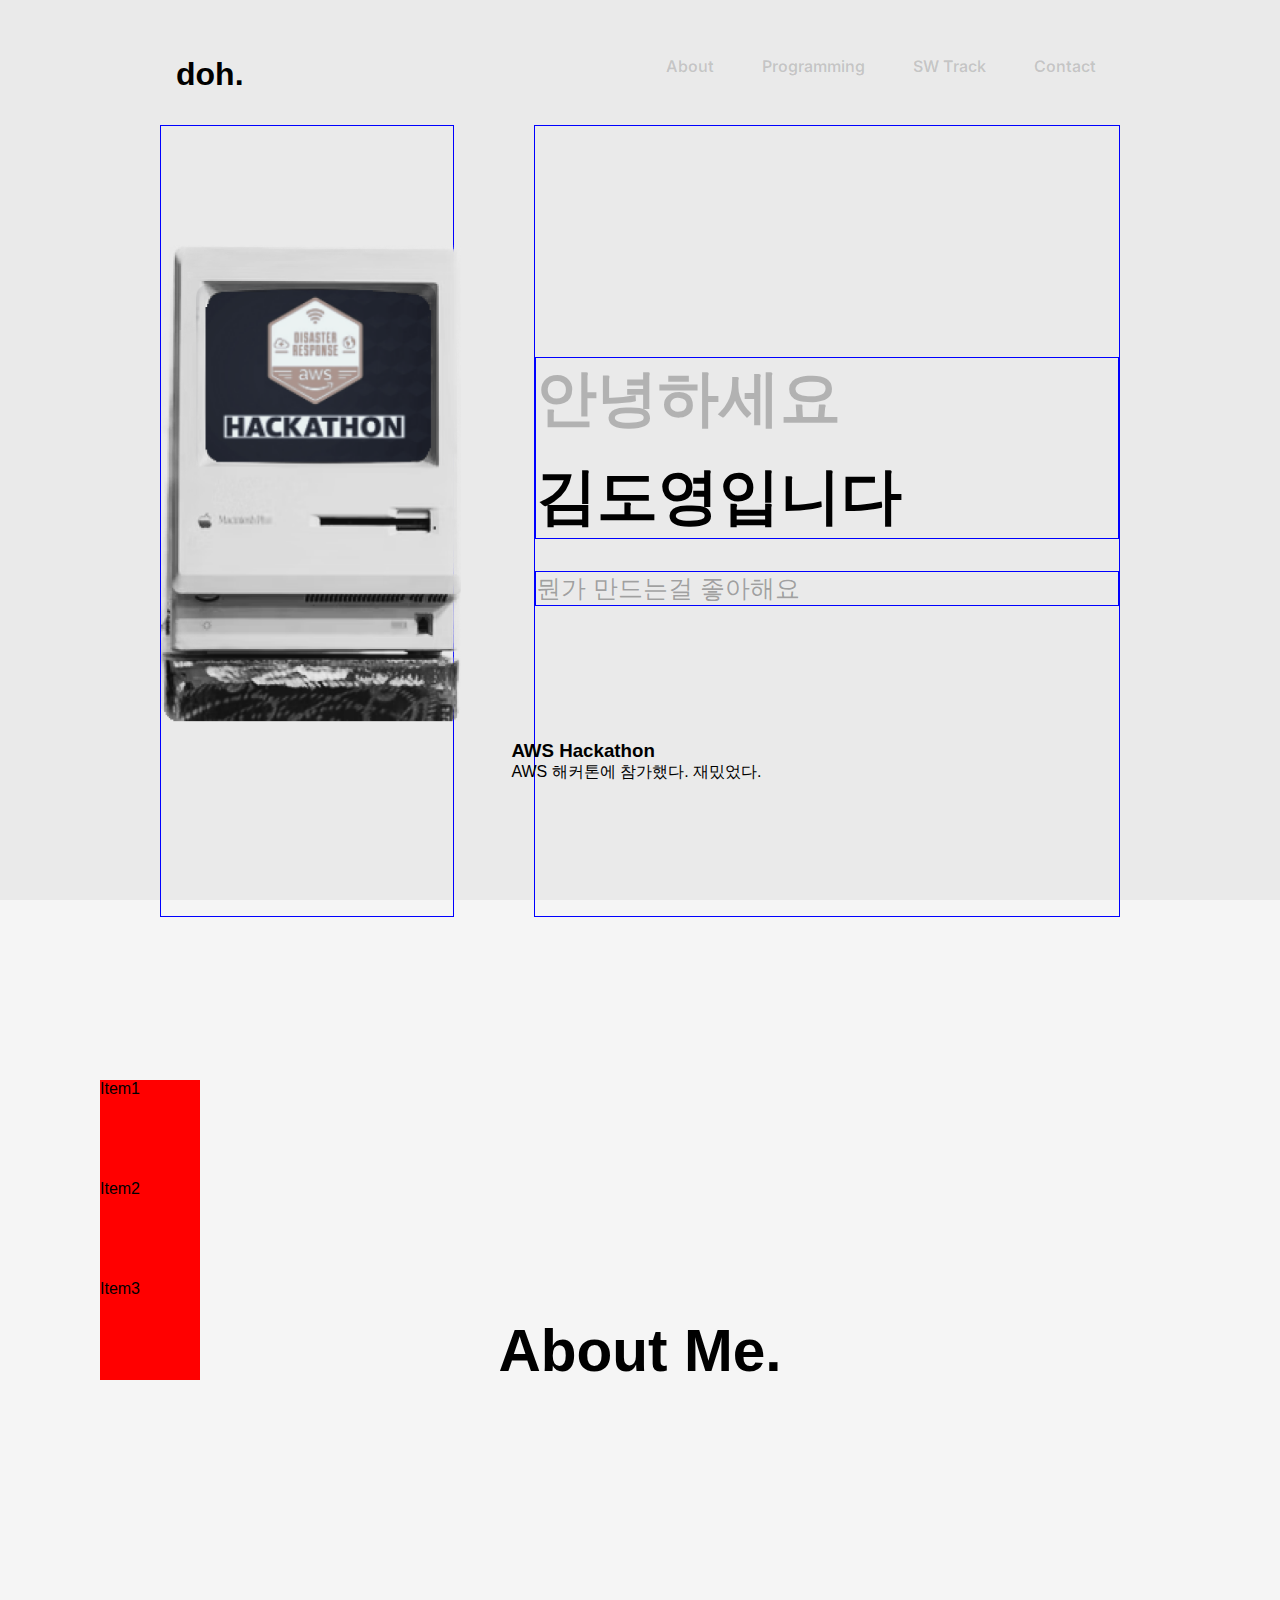
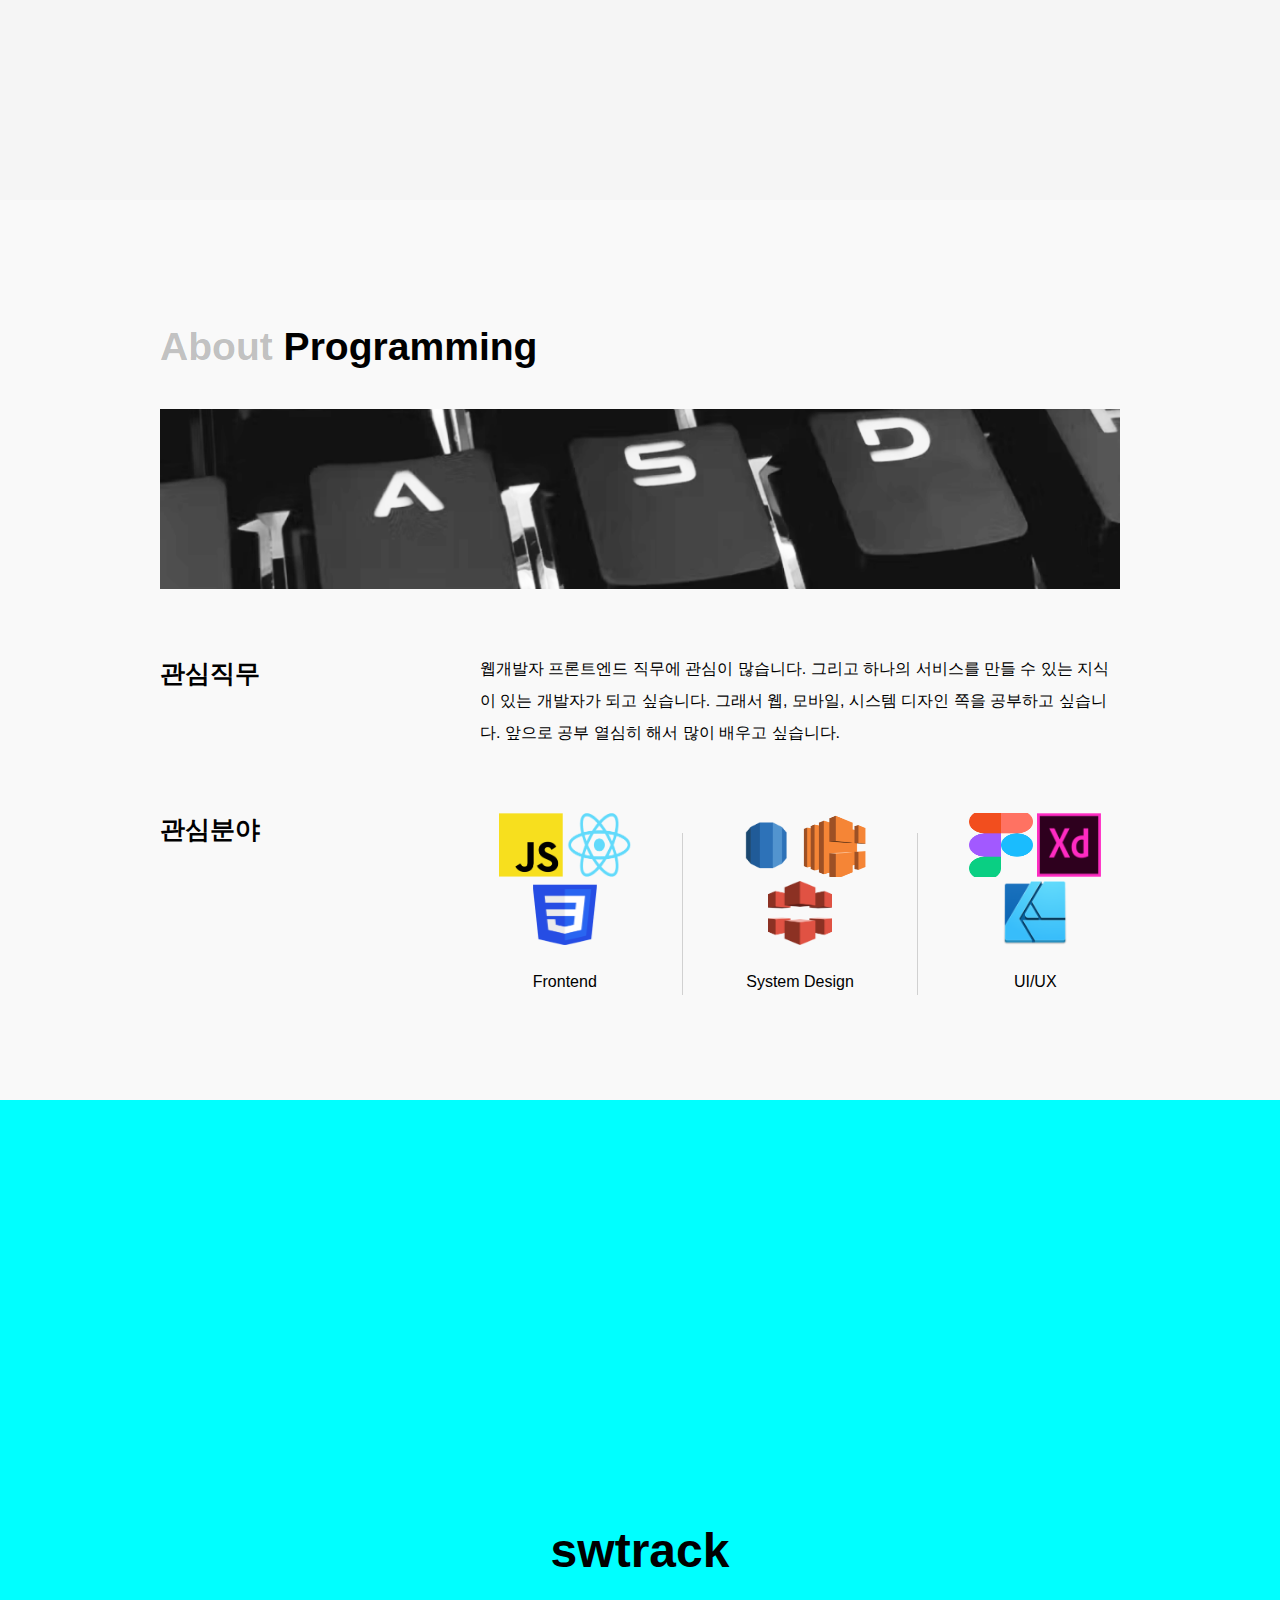
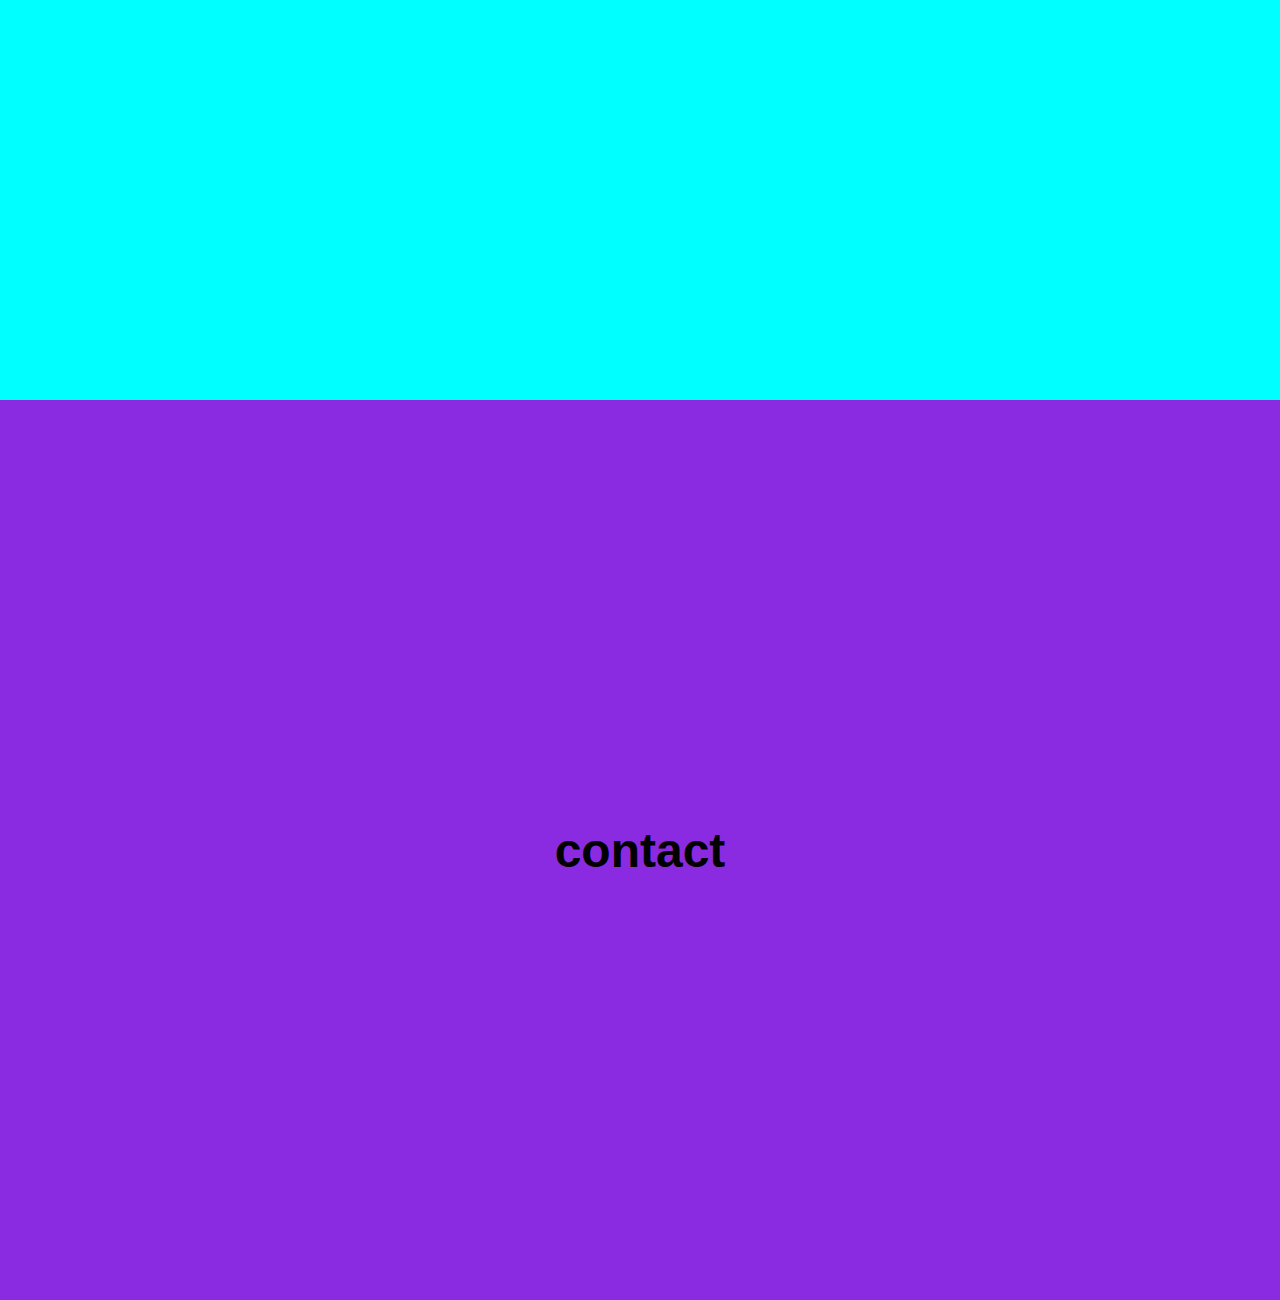
==== index.html @ 1ec25fea "Add a programming section" ====
<!DOCTYPE html>
<html lang="ko">
	<head>
		<meta charset="UTF-8" />
		<meta http-equiv="X-UA-Compatible" content="IE=edge" />
		<meta name="viewport" content="width=device-width, initial-scale=1.0" />
		<title>김도영</title>
		<link rel="stylesheet" href="style.css" />
		<link rel="preconnect" href="https://fonts.googleapis.com" />
		<link rel="preconnect" href="https://fonts.gstatic.com" crossorigin />
		<link href="https://fonts.googleapis.com/css2?family=Inter:wght@400;500;600;700&display=swap" rel="stylesheet" />
	</head>
	<body>
		<section class="Hero SiteSection">
			<header class="SiteHeader SiteContainer">
				<h1 class="SiteHeader__logo">doh.</h1>
				<nav class="SiteHeaderNav">
					<ul class="SiteHeaderNav__list">
						<li class="SiteHeaderNavItem"><a href="#about">About</a></li>
						<li class="SiteHeaderNavItem"><a href="#programming">Programming</a></li>
						<li class="SiteHeaderNavItem"><a href="#swTrack">SW Track</a></li>
						<li class="SiteHeaderNavItem"><a href="#contact">Contact</a></li>
					</ul>
				</nav>
			</header>
			<div class="HeroContent SiteContainer">
				<div class="HeroImageSection test-border">
					<div class="HeroImageMonitor">
						<img class="HeroImageMonitor__frame" src="img/monitor_blank.png" alt="monitor" />
						<img class="HeroImageMonitor__content" src="img/monitor_content.png" alt="monitor content" />
						<div class="HeroImageMonitorText">
							<h3>AWS Hackathon</h3>
							<p>AWS 해커톤에 참가했다. 재밌었다.</p>
						</div>
					</div>
				</div>
				<div class="HeroTextSection test-border">
					<h2 class="HeroText__headline test-border">
						<p class="HeroText__hi">안녕하세요</p>
						<p class="HeroText__name">김도영입니다</p>
					</h2>
					<p class="HeroText__description test-border">뭔가 만드는걸 좋아해요</p>
				</div>
			</div>
		</section>
		<section class="About SiteSection">
			<div class="AboutHeader"><h2>About Me.</h2></div>
			<div class="AboutContent">
				<ul class="AboutContent__list">
					<li class="AboutContentListItem">Item1</li>
					<li class="AboutContentListItem">Item2</li>
					<li class="AboutContentListItem">Item3</li>
				</ul>
			</div>
		</section>
		<div></div>
		<section class="Programming SiteSection">
			<div class="SiteContainer">
				<h2 class="ProgrammingHeader"><span class="ProgrammingHeader__about">About</span> Programming</h2>
				<img class="ProgrammingImage" src="img/keyboard.png" alt="keyboard" />
				<div class="SiteLayoutA">
					<h3 class="SiteLayoutA__item1">관심직무</h3>
					<div class="SiteLayoutA__item2 SiteLayoutA__item--text">
						웹개발자 프론트엔드 직무에 관심이 많습니다. 그리고 하나의 서비스를 만들 수 있는 지식이 있는 개발자가 되고 싶습니다. 그래서 웹, 모바일, 시스템 디자인 쪽을 공부하고
						싶습니다. 앞으로 공부 열심히 해서 많이 배우고 싶습니다.
					</div>
				</div>
				<div class="SiteLayoutA">
					<h3 class="SiteLayoutA__item1">관심분야</h3>
					<div class="SiteLayoutA__item2 ProgrammingInterest">
						<div class="ProgrammingInterestItem">
							<div class="ProgrammingInterestItem__images">
								<img class="ProgrammingInterestItem__image" src="img/icon/js.png" alt="js" />
								<img class="ProgrammingInterestItem__image" src="img/icon/react.png" alt="react" />
								<img class="ProgrammingInterestItem__image" src="img/icon/css.png" alt="css" />
							</div>
							<h4 class="ProgrammingInterestItem__label">Frontend</h4>
						</div>
						<div class="ProgrammingInterest__divider"></div>
						<div class="ProgrammingInterestItem">
							<div class="ProgrammingInterestItem__images">
								<img class="ProgrammingInterestItem__image" src="img/icon/rds.png" alt="rds" />
								<img class="ProgrammingInterestItem__image" src="img/icon/elb.png" alt="elb" />
								<img class="ProgrammingInterestItem__image" src="img/icon/cloudfront.png" alt="cloudfront" />
							</div>
							<h4 class="ProgrammingInterestItem__label">System Design</h4>
						</div>
						<div class="ProgrammingInterest__divider"></div>
						<div class="ProgrammingInterestItem">
							<div class="ProgrammingInterestItem__images">
								<img class="ProgrammingInterestItem__image" src="img/icon/figma.png" alt="figma" />
								<img class="ProgrammingInterestItem__image" src="img/icon/xd.png" alt="xd" />
								<img class="ProgrammingInterestItem__image" src="img/icon/affinity.png" alt="affinity" />
							</div>
							<h4 class="ProgrammingInterestItem__label">UI/UX</h4>
						</div>
						<div></div>
						<div></div>
					</div>
				</div>
			</div>
		</section>
		<section class="swtrack SiteSection temp">swtrack</section>
		<section class="contact SiteSection temp">contact</section>
		<footer></footer>
		<script src="script.js"></script>
	</body>
</html>
---- style.css ----
:root {
    --color-black-100: rgba(0, 0, 0, 0.16);
    --color-black-200: rgba(0, 0, 0, 0.24);
    --color-black-300: rgba(0, 0, 0, 0.32);
    --color-black-400: rgba(0, 0, 0, 0.72);
    --color-black-500: black;

    --font-size-s: 1rem;
    --font-size-m: 1.563rem;
    --font-size-l: 2.441rem;
    --font-size-xl: 3.815rem;

}

@font-face {
    font-family: 'Gmarket Sans';
    font-style: normal;
    font-weight: 700;
    src: local('Gmarket Sans Bold'), local('GmarketSans-Bold'),
        url('http://script.ebay.co.kr/fonts/GmarketSansBold.woff2') format('woff2'),
        /* Chrome 26+, Opera 23+, Firefox 39+ */
        url('http://script.ebay.co.kr/fonts/GmarketSansBold.woff') format('woff');
    /* Chrome 6+, Firefox 3.6+, IE 9+, Safari 5.1+ */
}

@font-face {
    font-family: 'Gmarket Sans';
    font-style: normal;
    font-weight: 500;
    src: local('Gmarket Sans Medium'), local('GmarketSans-Medium'),
        url('http://script.ebay.co.kr/fonts/GmarketSansMedium.woff2') format('woff2'),
        /* Chrome 26+, Opera 23+, Firefox 39+ */
        url('http://script.ebay.co.kr/fonts/GmarketSansMedium.woff') format('woff');
    /* Chrome 6+, Firefox 3.6+, IE 9+, Safari 5.1+ */
}

@font-face {
    font-family: 'Gmarket Sans';
    font-style: normal;
    font-weight: 300;
    src: local('Gmarket Sans Light'), local('GmarketSans-Light'),
        url('http://script.ebay.co.kr/fonts/GmarketSansLight.woff2') format('woff2'),
        /* Chrome 26+, Opera 23+, Firefox 39+ */
        url('http://script.ebay.co.kr/fonts/GmarketSansLight.woff') format('woff');
    /* Chrome 6+, Firefox 3.6+, IE 9+, Safari 5.1+ */
}

* {
    margin: 0;
    padding: 0;
    font-family: 'Gmarket Sans', sans-serif;
    scroll-snap-type: y mandatory;
}

.test-border {
    border: 1px solid blue;
}

ul {
    list-style-type: none;
}

a {
    text-decoration: none;
    color: black;
}

.SiteContainer {
    width: 960px;
    margin: 0 auto;
}

.SiteHeader {
    display: flex;
    justify-content: space-between;
    padding-top: 24px;
}


.SiteHeader__logo {
    padding: 32px 16px;

}

.SiteHeaderNav__list {
    display: flex;
}

.SiteHeaderNavItem {
    padding: 32px 24px;

}

.SiteHeaderNavItem>a {
    font-family: 'Inter', sans-serif;
    font-weight: 600;
    color: var(--color-black-100);
    font-size: 16px;
}

.SiteSection {
    height: 100vh;
    scroll-snap-align: start;
}



.Hero {
    background: #EAEAEA;
}

.HeroContent {
    display: flex;
    justify-content: space-between;
    height: calc(100vh - 110px);
}

.HeroImageSection {
    flex: 1;
    height: 100%;
}

.HeroImageMonitor {
    position: relative;
    height: 100%;
}

.HeroImageMonitor__frame {
    width: 300px;
    z-index: 2;
    position: absolute;
    top: 15%;
}

.HeroImageMonitor__content {
    position: absolute;
    width: 240px;
    z-index: 1;
    top: 20%;
    left: 12%;
}

.HeroImageMonitorText {
    position: absolute;
    width: 300px;
    height: 50px;
    bottom: 16%;
    left: 120%;
}

.HeroTextSection {
    flex: 2;
    margin-left: 80px;
    height: 100%;
    display: flex;
    flex-direction: column;
    justify-content: center;

}

.HeroText__headline {
    font-size: var(--font-size-xl);
}

.HeroText__hi {
    color: var(--color-black-200);
    margin-bottom: 16px;
}

.HeroText__description {
    margin-top: 32px;
    font-size: var(--font-size-m);
    color: var(--color-black-300);
    margin-bottom: 80px;
}


/* About Section */
.About {
    background-color: #F5F5F5;
}

.AboutHeader {
    display: flex;
    align-items: center;
    justify-content: center;
    height: 100%;
    font-size: var(--font-size-l);
}

.AboutContent {
    position: relative;
    height: 100%;
    top: -100vh;
}

.AboutContent__list {
    height: 100%;
}

.AboutContentListItem {
    position: relative;
    top: 20%;
    left: 100px;
    width: 100px;
    height: 100px;
    background-color: red;
}



.Programming {
    background-color: #F9F9F9;
    height: 100vh;
    display: flex;
    align-items: center;
}


.ProgrammingHeader {
    padding: 40px 0 40px 0;
    font-size: var(--font-size-l);

}

.SiteLayoutA {
    display: flex;
    margin-top: 64px;
}

.SiteLayoutA__item1 {
    flex: 3;
    font-weight: 600;
    font-size: var(--font-size-m);

}

.SiteLayoutA__item2 {
    flex: 6;

}

.SiteLayoutA__item--text {
    font-size: var(--font-size-s);
    line-height: calc(var(--font-size-s) * 2);
    /*adjust line-height difference */
    margin-top: -4px;
}

.ProgrammingHeader__about {
    color: var(--color-black-200);
}

.ProgrammingImage {
    width: 100%;
    height: 180px;
    object-fit: cover;


}

.ProgrammingInterest {
    display: flex;
    align-items: center;
}

.ProgrammingInterestItem {
    display: flex;
    flex-direction: column;
    align-items: center;
}

.ProgrammingInterest__divider {
    width: 2px;
    height: 80%;
    background-color: var(--color-black-100);
    margin: 0 32px;
}

.ProgrammingInterestItem__images {
    margin: 0 auto;
    text-align: center;
    ;
}

.ProgrammingInterestItem__image {
    width: 64px;
    height: 64px;

}

.ProgrammingInterestItem__label {

    margin: 24px 0;
    font-weight: 400;
    color: var(--color-black-500);
}

.swtrack {
    background-color: aqua;
}

.contact {
    background-color: blueviolet;
}

.temp {
    display: flex;
    align-items: center;
    justify-content: center;
    font-weight: bold;
    font-size: 48px;
}
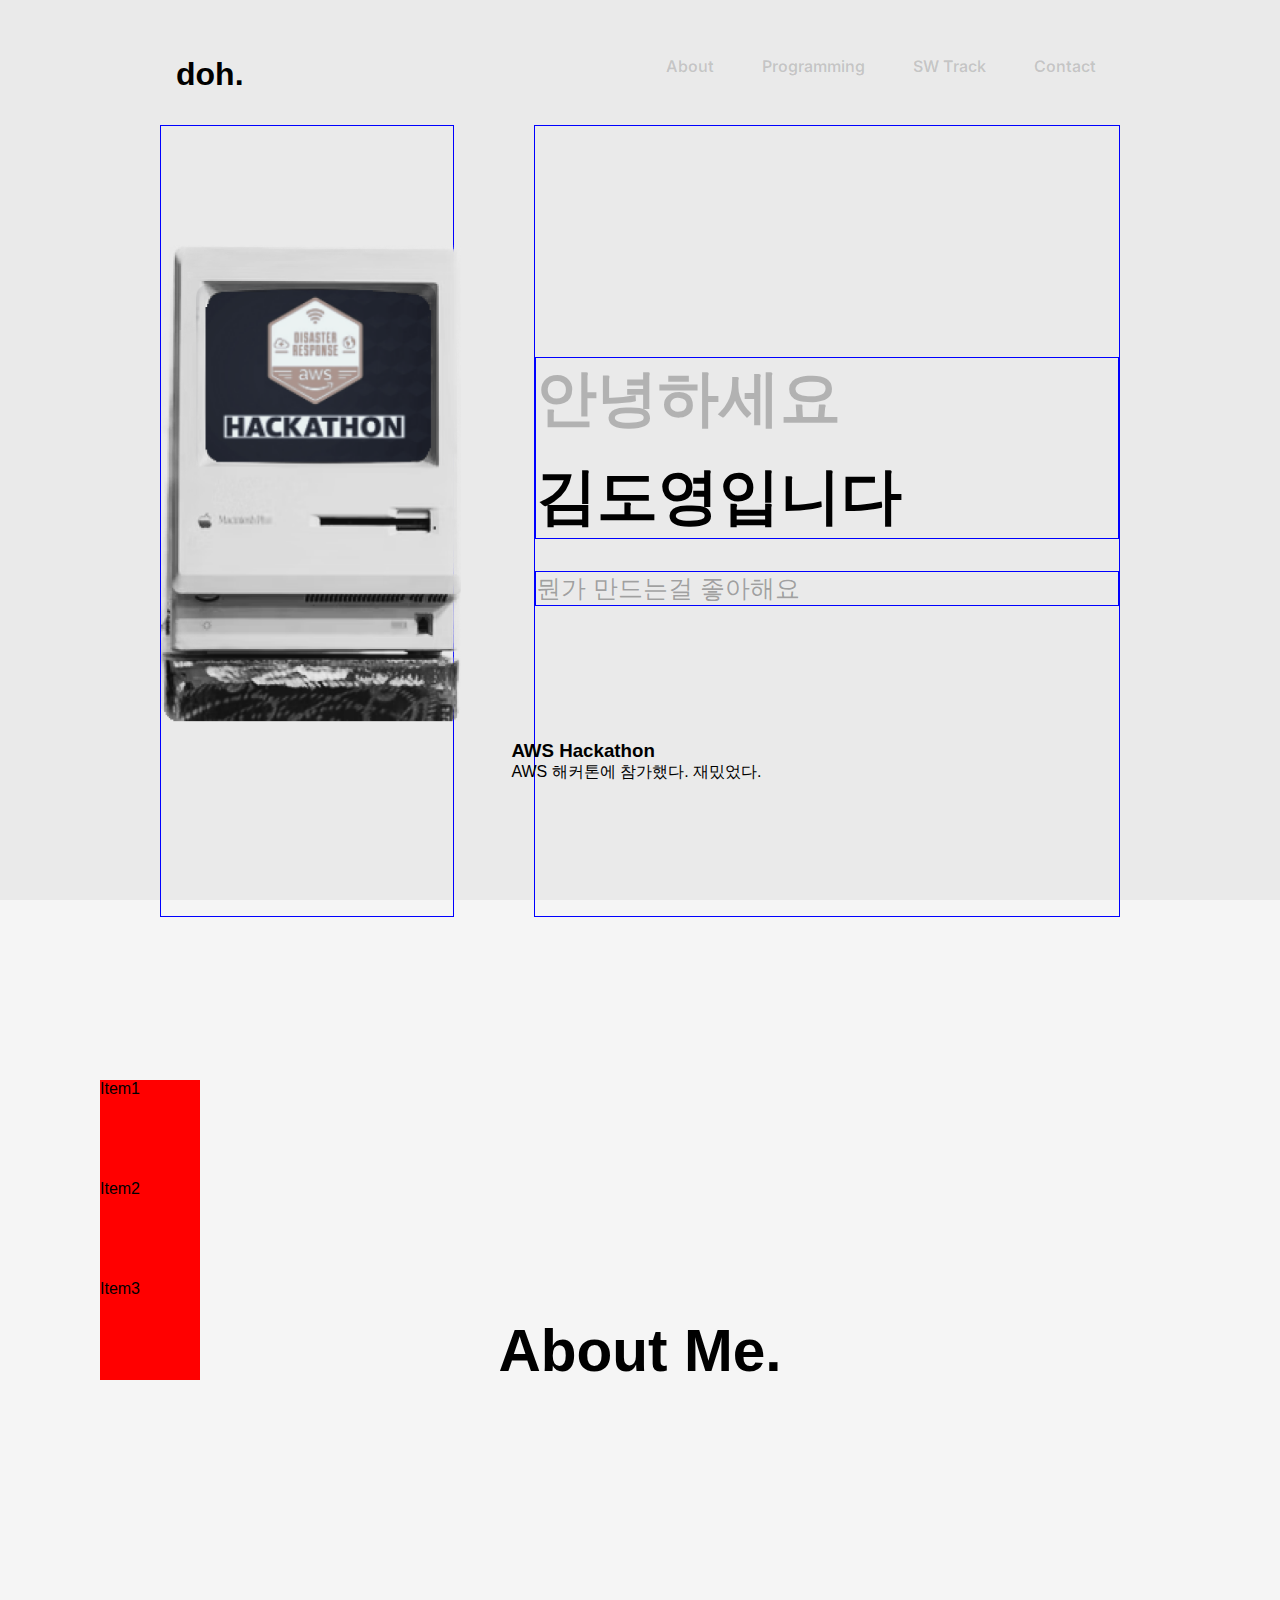
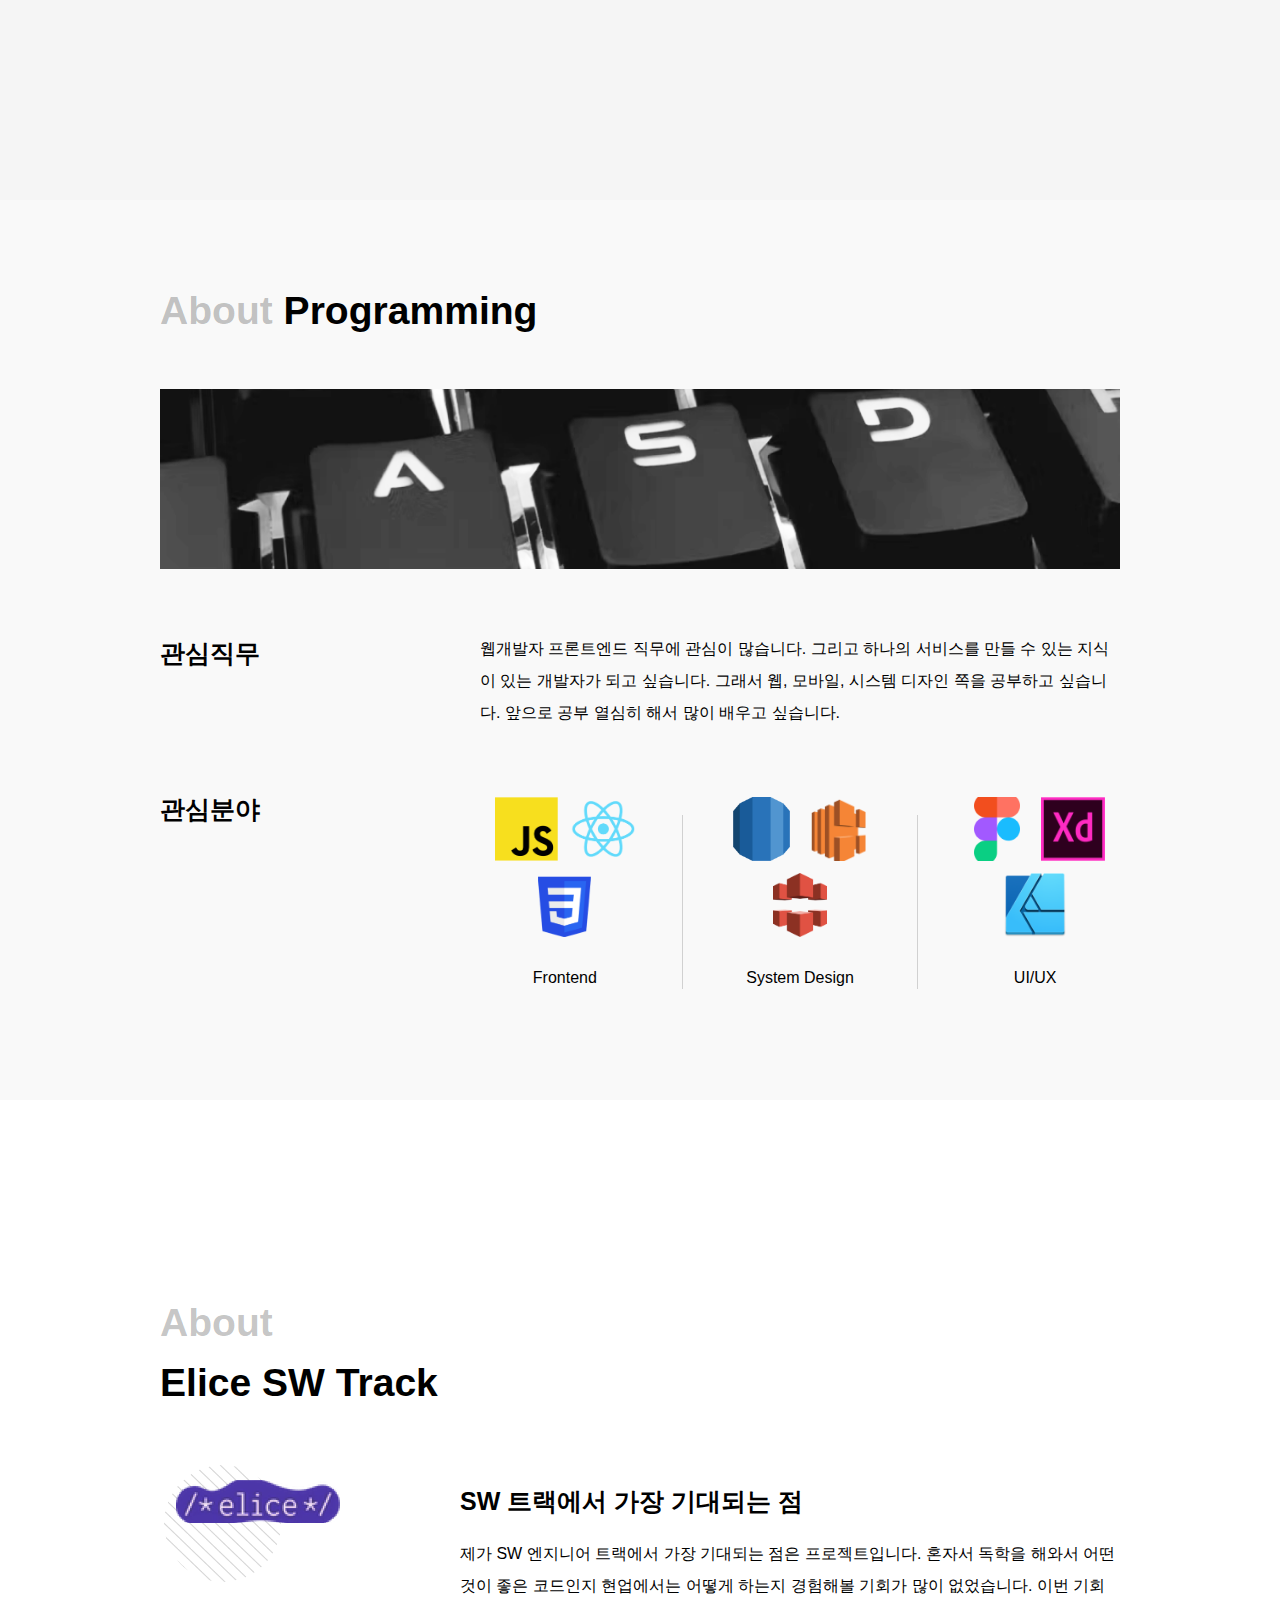
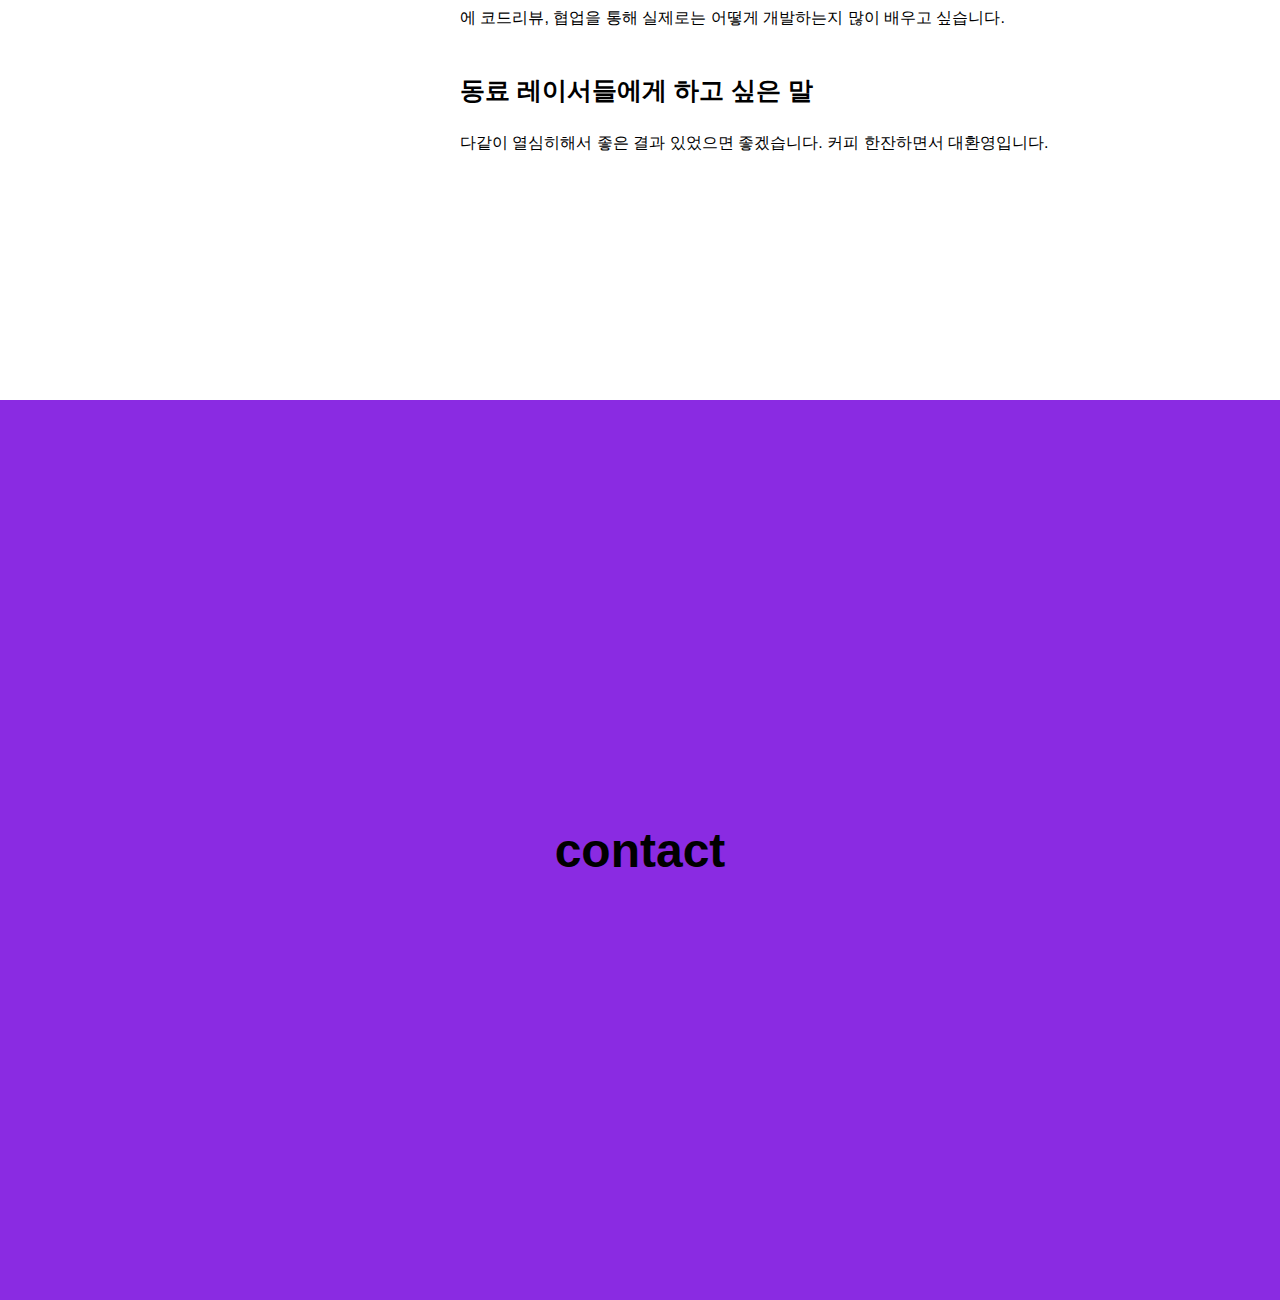
==== commit 98683ba7: "finish swtrack section & refactoring" ====
--- a/index.html
+++ b/index.html
@@ -56,18 +56,18 @@
 		<div></div>
 		<section class="Programming SiteSection">
 			<div class="SiteContainer">
-				<h2 class="ProgrammingHeader"><span class="ProgrammingHeader__about">About</span> Programming</h2>
+				<h2 class="SiteSection__header"><span class="SiteSection__header--grey">About</span> Programming</h2>
 				<img class="ProgrammingImage" src="img/keyboard.png" alt="keyboard" />
 				<div class="SiteLayoutA">
-					<h3 class="SiteLayoutA__item1">관심직무</h3>
-					<div class="SiteLayoutA__item2 SiteLayoutA__item--text">
+					<h3 class="SiteLayoutA__column1">관심직무</h3>
+					<div class="SiteLayoutA__column2 SiteSection__text">
 						웹개발자 프론트엔드 직무에 관심이 많습니다. 그리고 하나의 서비스를 만들 수 있는 지식이 있는 개발자가 되고 싶습니다. 그래서 웹, 모바일, 시스템 디자인 쪽을 공부하고
 						싶습니다. 앞으로 공부 열심히 해서 많이 배우고 싶습니다.
 					</div>
 				</div>
 				<div class="SiteLayoutA">
-					<h3 class="SiteLayoutA__item1">관심분야</h3>
-					<div class="SiteLayoutA__item2 ProgrammingInterest">
+					<h3 class="SiteLayoutA__column1">관심분야</h3>
+					<div class="SiteLayoutA__column2 ProgrammingInterest">
 						<div class="ProgrammingInterestItem">
 							<div class="ProgrammingInterestItem__images">
 								<img class="ProgrammingInterestItem__image" src="img/icon/js.png" alt="js" />
@@ -100,7 +100,29 @@
 				</div>
 			</div>
 		</section>
-		<section class="swtrack SiteSection temp">swtrack</section>
+		<section class="Swtrack SiteSection">
+			<div class="SiteContainer">
+				<h2 class="SiteSection__header"><span class="SwtrackHeader__about SiteSection__header--grey">About</span><br />Elice SW Track</h2>
+				<div class="SwtrackContent">
+					<div class="SwtrackImageSection">
+						<img class="SwtrackImage" src="img/icon/elice.png" alt="elice" />
+					</div>
+					<div class="SwtrackTextSection">
+						<div class="SwtrackTextItem">
+							<h3 class="SiteSection__label">SW 트랙에서 가장 기대되는 점</h3>
+							<p class="SiteSection__text">
+								제가 SW 엔지니어 트랙에서 가장 기대되는 점은 프로젝트입니다. 혼자서 독학을 해와서 어떤 것이 좋은 코드인지 현업에서는 어떻게 하는지 경험해볼 기회가 많이 없었습니다.
+								이번 기회에 코드리뷰, 협업을 통해 실제로는 어떻게 개발하는지 많이 배우고 싶습니다.
+							</p>
+						</div>
+						<div class="SwtrackTextItem">
+							<h3 class="SiteSection__label">동료 레이서들에게 하고 싶은 말</h3>
+							<p class="SiteSection__text">다같이 열심히해서 좋은 결과 있었으면 좋겠습니다. 커피 한잔하면서 대환영입니다.</p>
+						</div>
+					</div>
+				</div>
+			</div>
+		</section>
 		<section class="contact SiteSection temp">contact</section>
 		<footer></footer>
 		<script src="script.js"></script>
--- a/style.css
+++ b/style.css
@@ -103,6 +103,34 @@
     scroll-snap-align: start;
 }
 
+.SiteSection__header {
+    font-size: var(--font-size-l);
+    padding: 0 0 56px 0;
+}
+
+.SiteSection__header--grey {
+    color: var(--color-black-200);
+}
+
+.SiteSection__label {
+    margin-bottom: 24px;
+    font-weight: 600;
+    font-size: var(--font-size-m);
+
+}
+
+.SiteSection__text {
+    font-size: var(--font-size-s);
+    line-height: calc(var(--font-size-s) * 2);
+    /*adjust line-height difference */
+    margin-top: -4px;
+}
+
+
+
+
+
+
 
 
 .Hero {
@@ -217,35 +245,24 @@
 }
 
 
-.ProgrammingHeader {
-    padding: 40px 0 40px 0;
-    font-size: var(--font-size-l);
-
-}
 
 .SiteLayoutA {
     display: flex;
     margin-top: 64px;
 }
 
-.SiteLayoutA__item1 {
+.SiteLayoutA__column1 {
     flex: 3;
     font-weight: 600;
     font-size: var(--font-size-m);
 
 }
 
-.SiteLayoutA__item2 {
+.SiteLayoutA__column2 {
     flex: 6;
 
 }
 
-.SiteLayoutA__item--text {
-    font-size: var(--font-size-s);
-    line-height: calc(var(--font-size-s) * 2);
-    /*adjust line-height difference */
-    margin-top: -4px;
-}
 
 .ProgrammingHeader__about {
     color: var(--color-black-200);
@@ -280,25 +297,21 @@
 .ProgrammingInterestItem__images {
     margin: 0 auto;
     text-align: center;
-    ;
 }
 
 .ProgrammingInterestItem__image {
     width: 64px;
     height: 64px;
-
+    object-fit: scale-down;
+    padding: 4px;
 }
 
 .ProgrammingInterestItem__label {
-
     margin: 24px 0;
     font-weight: 400;
     color: var(--color-black-500);
 }
 
-.swtrack {
-    background-color: aqua;
-}
 
 .contact {
     background-color: blueviolet;
@@ -310,4 +323,49 @@
     justify-content: center;
     font-weight: bold;
     font-size: 48px;
+}
+
+/* Swtrack */
+.Swtrack {
+    display: flex;
+    align-items: center;
+    justify-content: center;
+    width: 100%;
+    flex-direction: column;
+}
+
+.SwtrackHeader {
+    font-size: var(--font-size-l);
+    padding: 0 0 64px 0;
+
+}
+
+.SwtrackHeader__about {
+    display: inline-block;
+    margin-bottom: 16px;
+}
+
+.SwtrackImage {
+    width: 200px;
+    margin: -20px;
+    /* image adjustment */
+}
+
+.SwtrackContent {
+    display: flex;
+
+}
+
+.SwtrackImageSection {
+    flex: 1;
+}
+
+.SwtrackTextSection {
+    flex: 3;
+    margin-left: 80px;
+    margin-top: 24px;
+}
+
+.SwtrackTextItem {
+    margin-bottom: 40px;
 }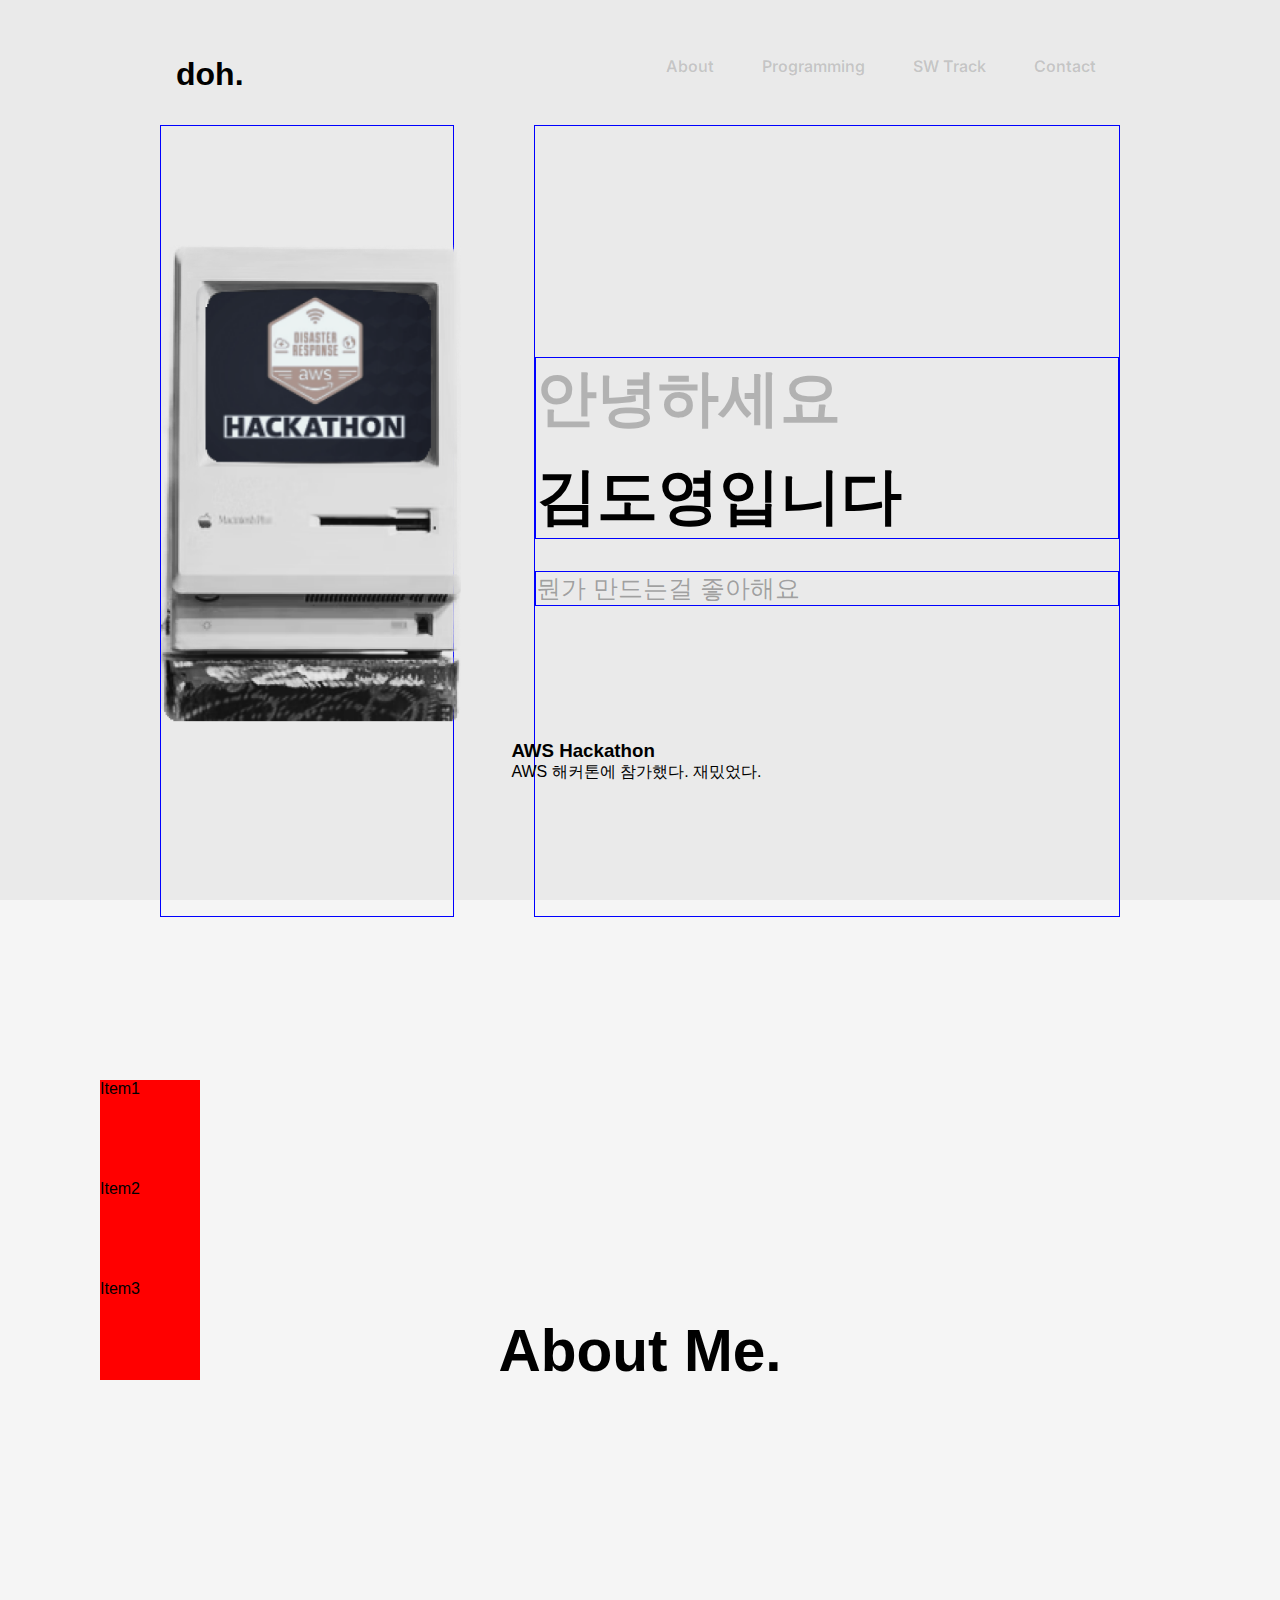
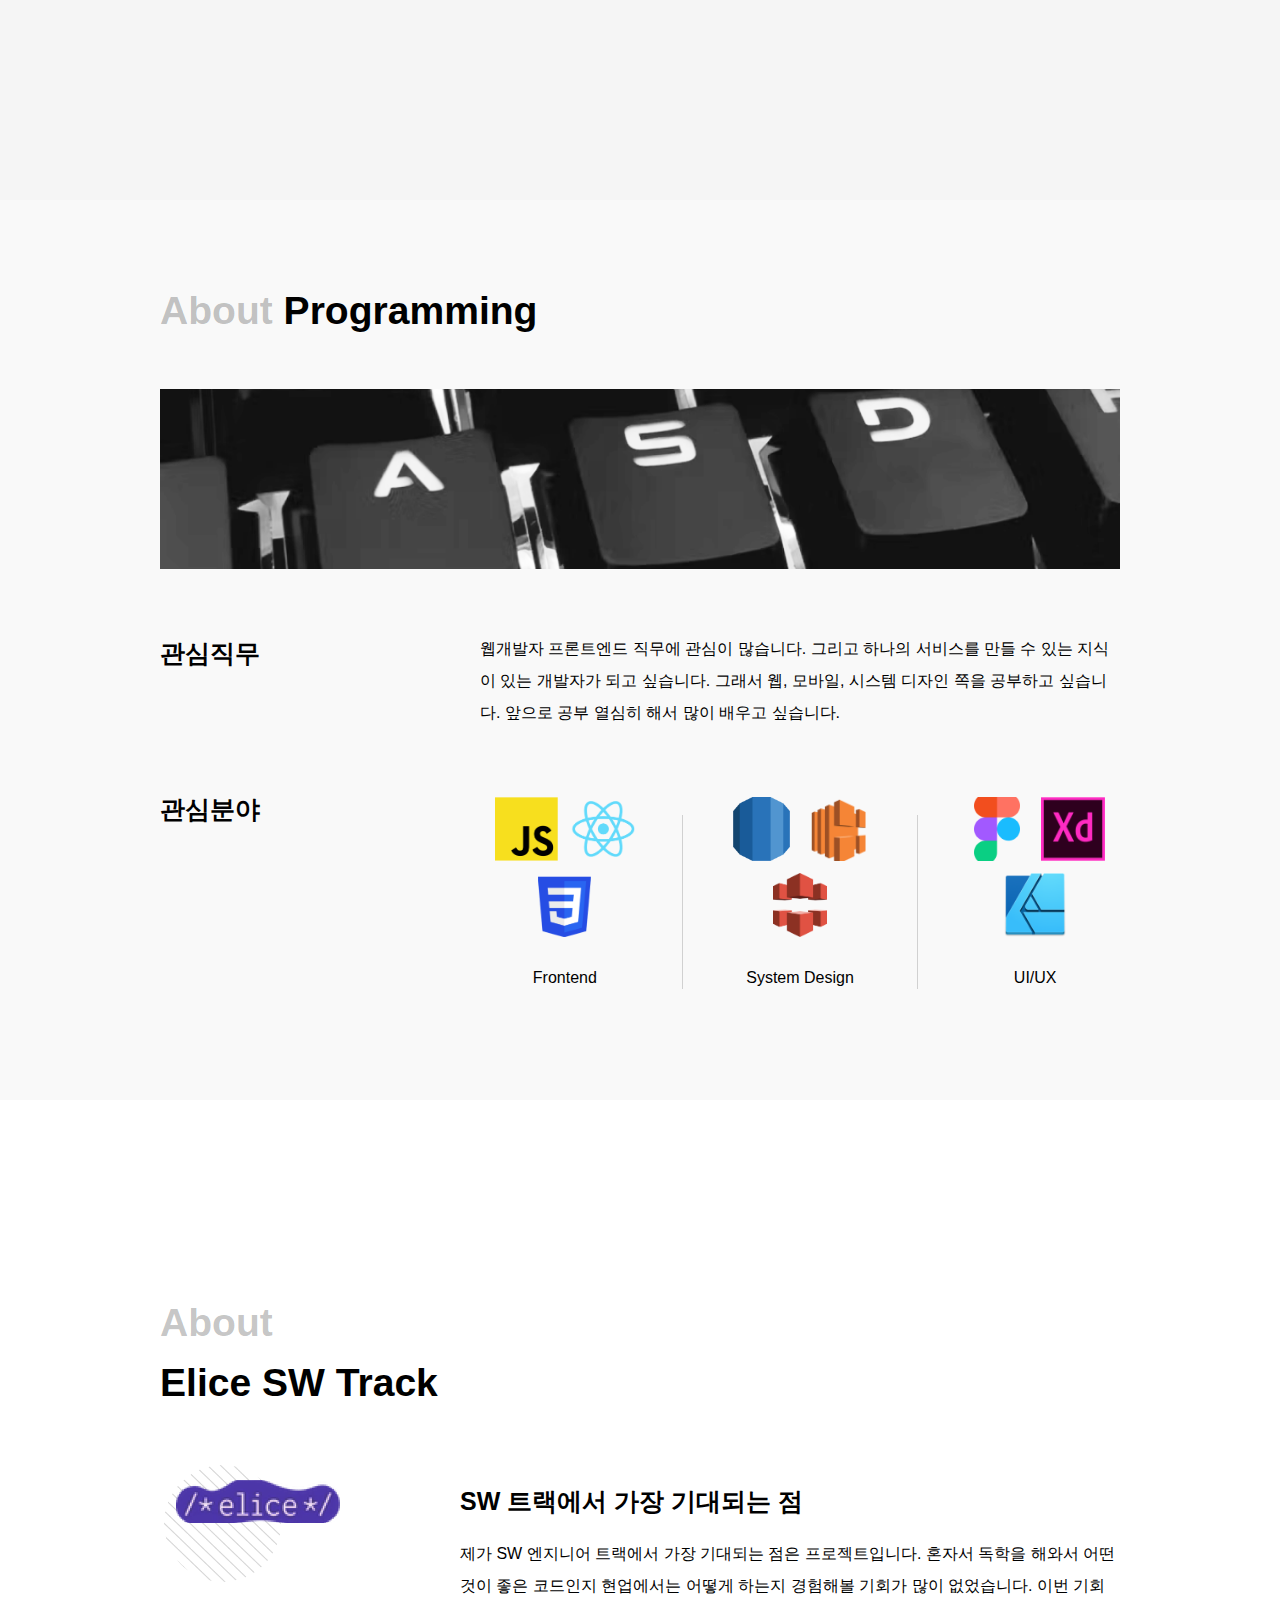
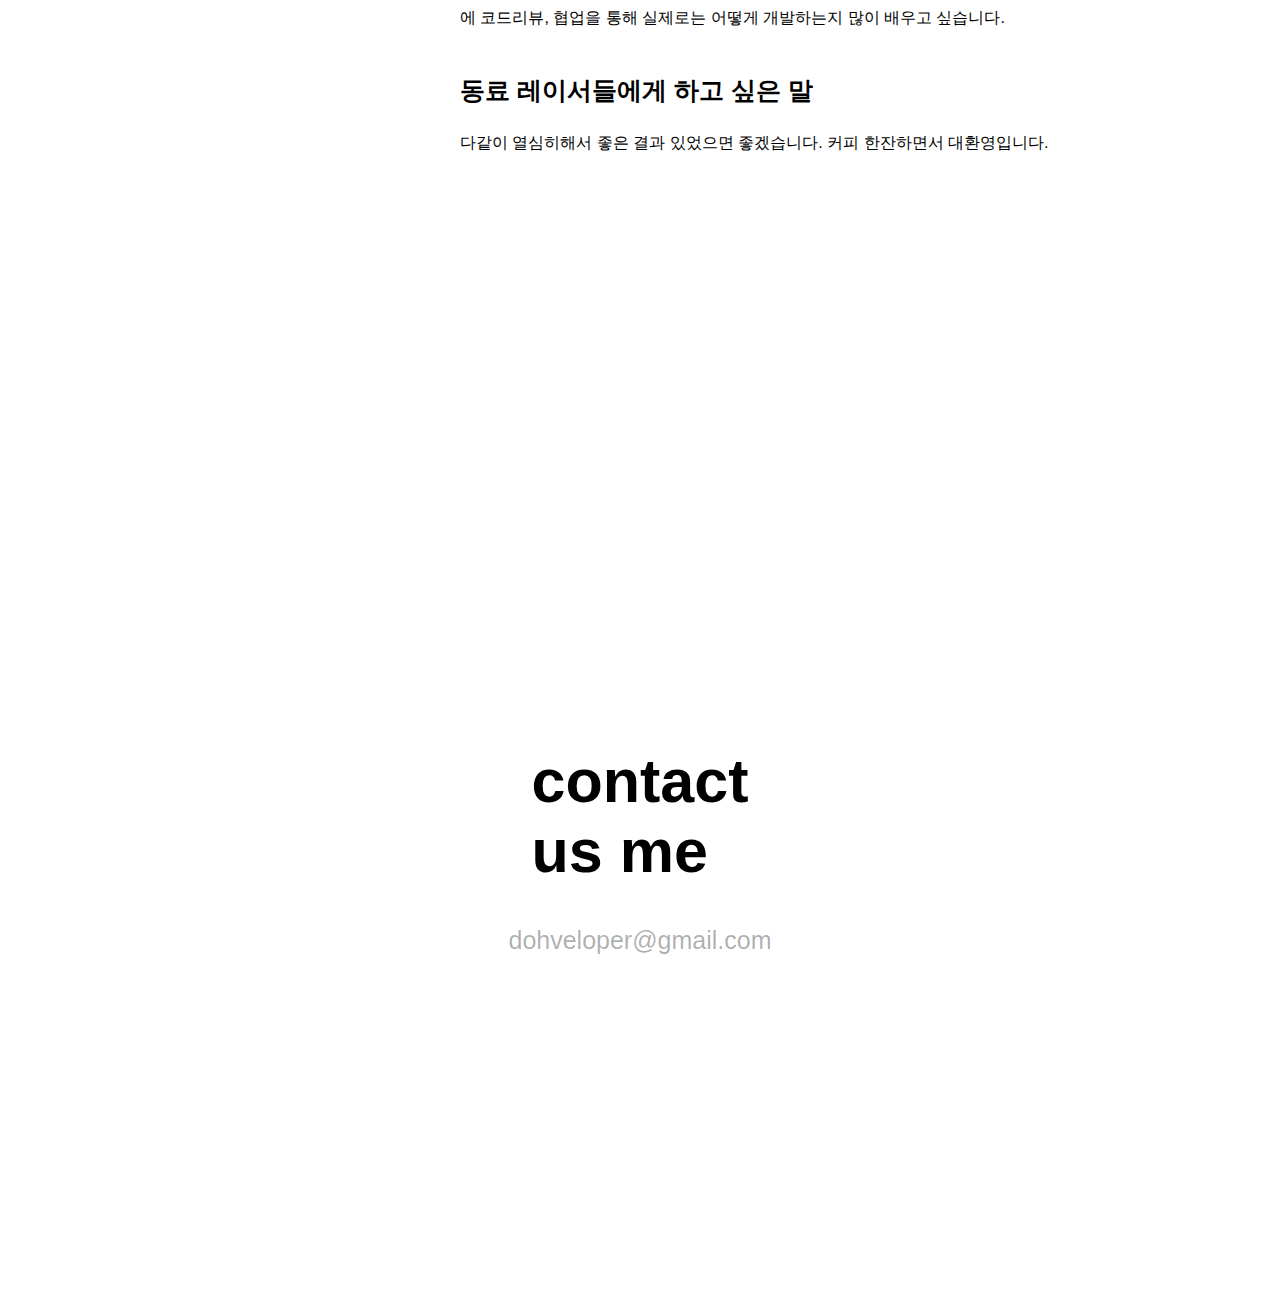
==== commit f5745d47: "add a contact section" ====
--- a/index.html
+++ b/index.html
@@ -123,7 +123,10 @@
 				</div>
 			</div>
 		</section>
-		<section class="contact SiteSection temp">contact</section>
+		<section class="Contact SiteSection">
+			<h2 class="ContactHeader">contact <br />us me</h2>
+			<div class="Contact__email">dohveloper@gmail.com</div>
+		</section>
 		<footer></footer>
 		<script src="script.js"></script>
 	</body>
--- a/style.css
+++ b/style.css
@@ -325,7 +325,7 @@
     font-size: 48px;
 }
 
-/* Swtrack */
+/* Swtrack Section */
 .Swtrack {
     display: flex;
     align-items: center;
@@ -368,4 +368,24 @@
 
 .SwtrackTextItem {
     margin-bottom: 40px;
+}
+
+/* Contact Section */
+.Contact {
+    display: flex;
+    flex-direction: column;
+    align-items: center;
+    justify-content: center;
+}
+
+.ContactHeader {
+    font-size: var(--font-size-xl);
+    font-weight: 600;
+}
+
+.Contact__email {
+    margin-top: 40px;
+    font-size: var(--font-size-m);
+    font-weight: 400;
+    color: var(--color-black-300)
 }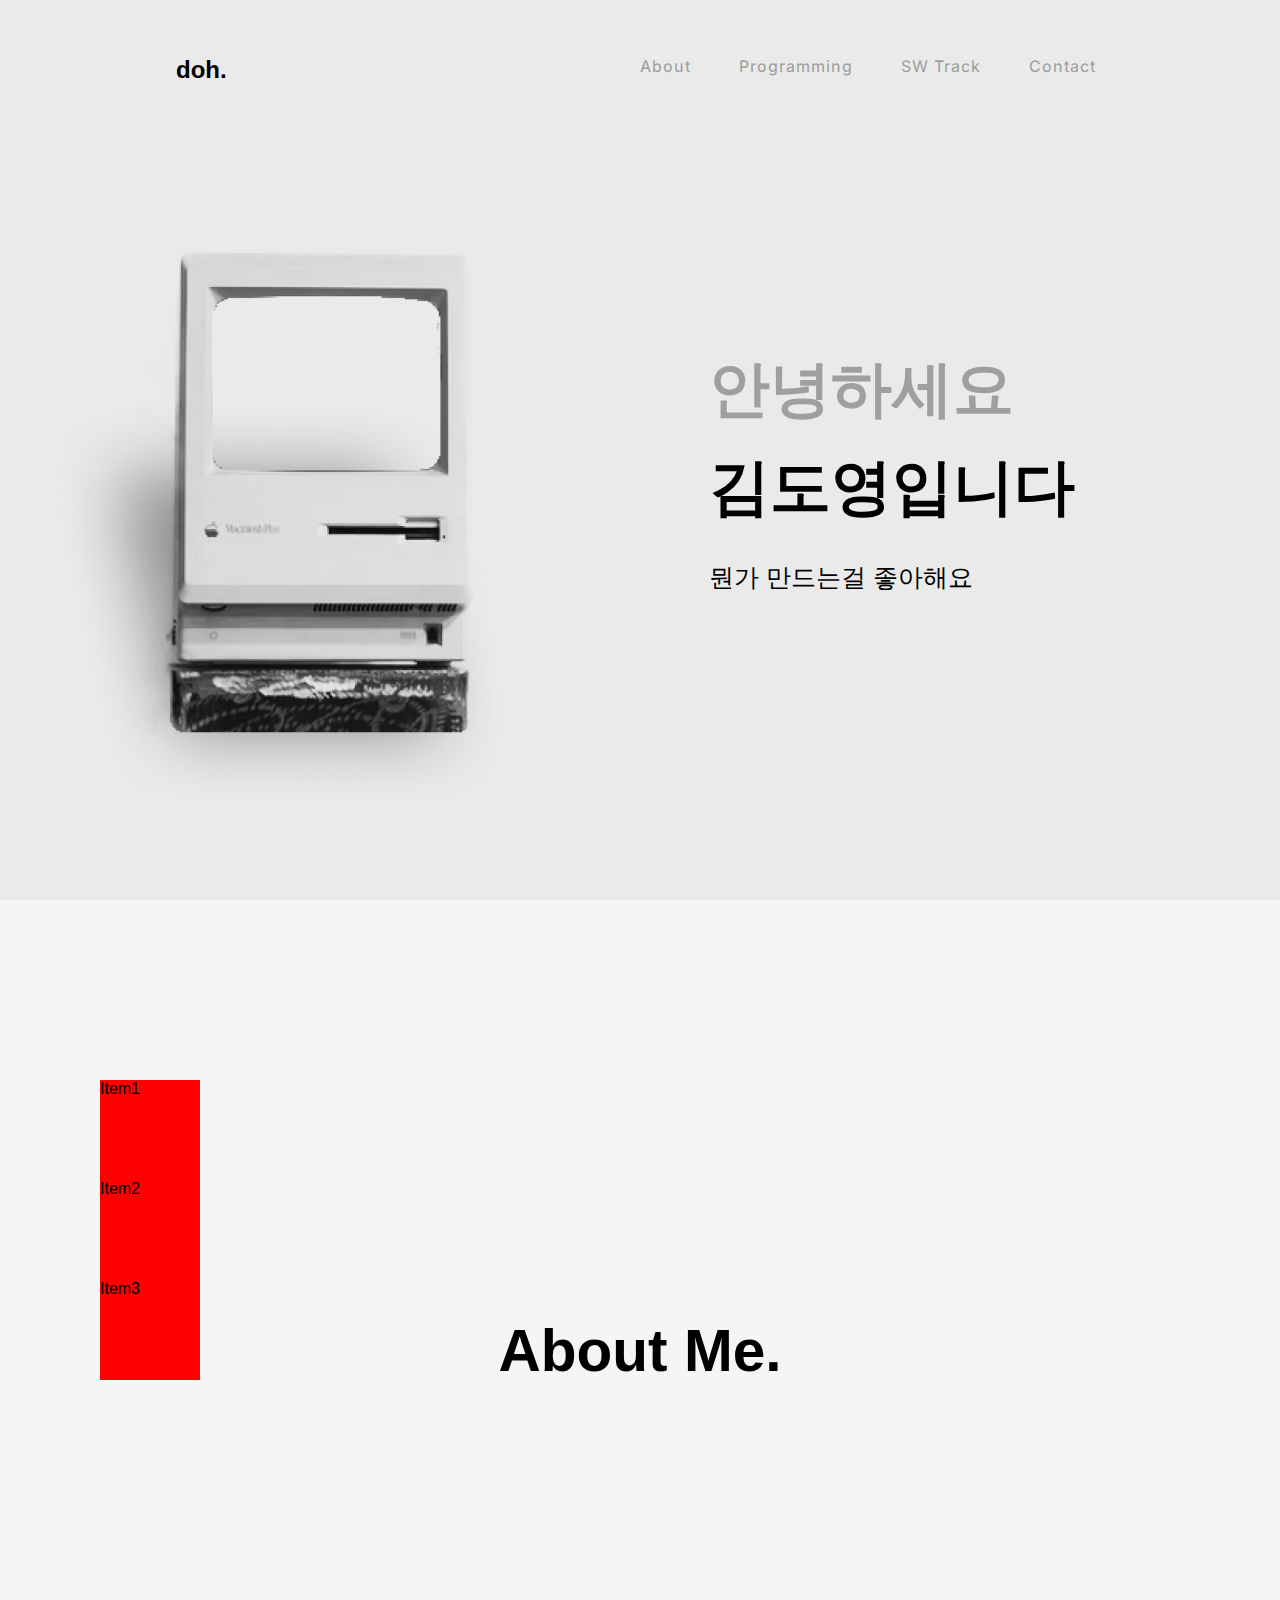
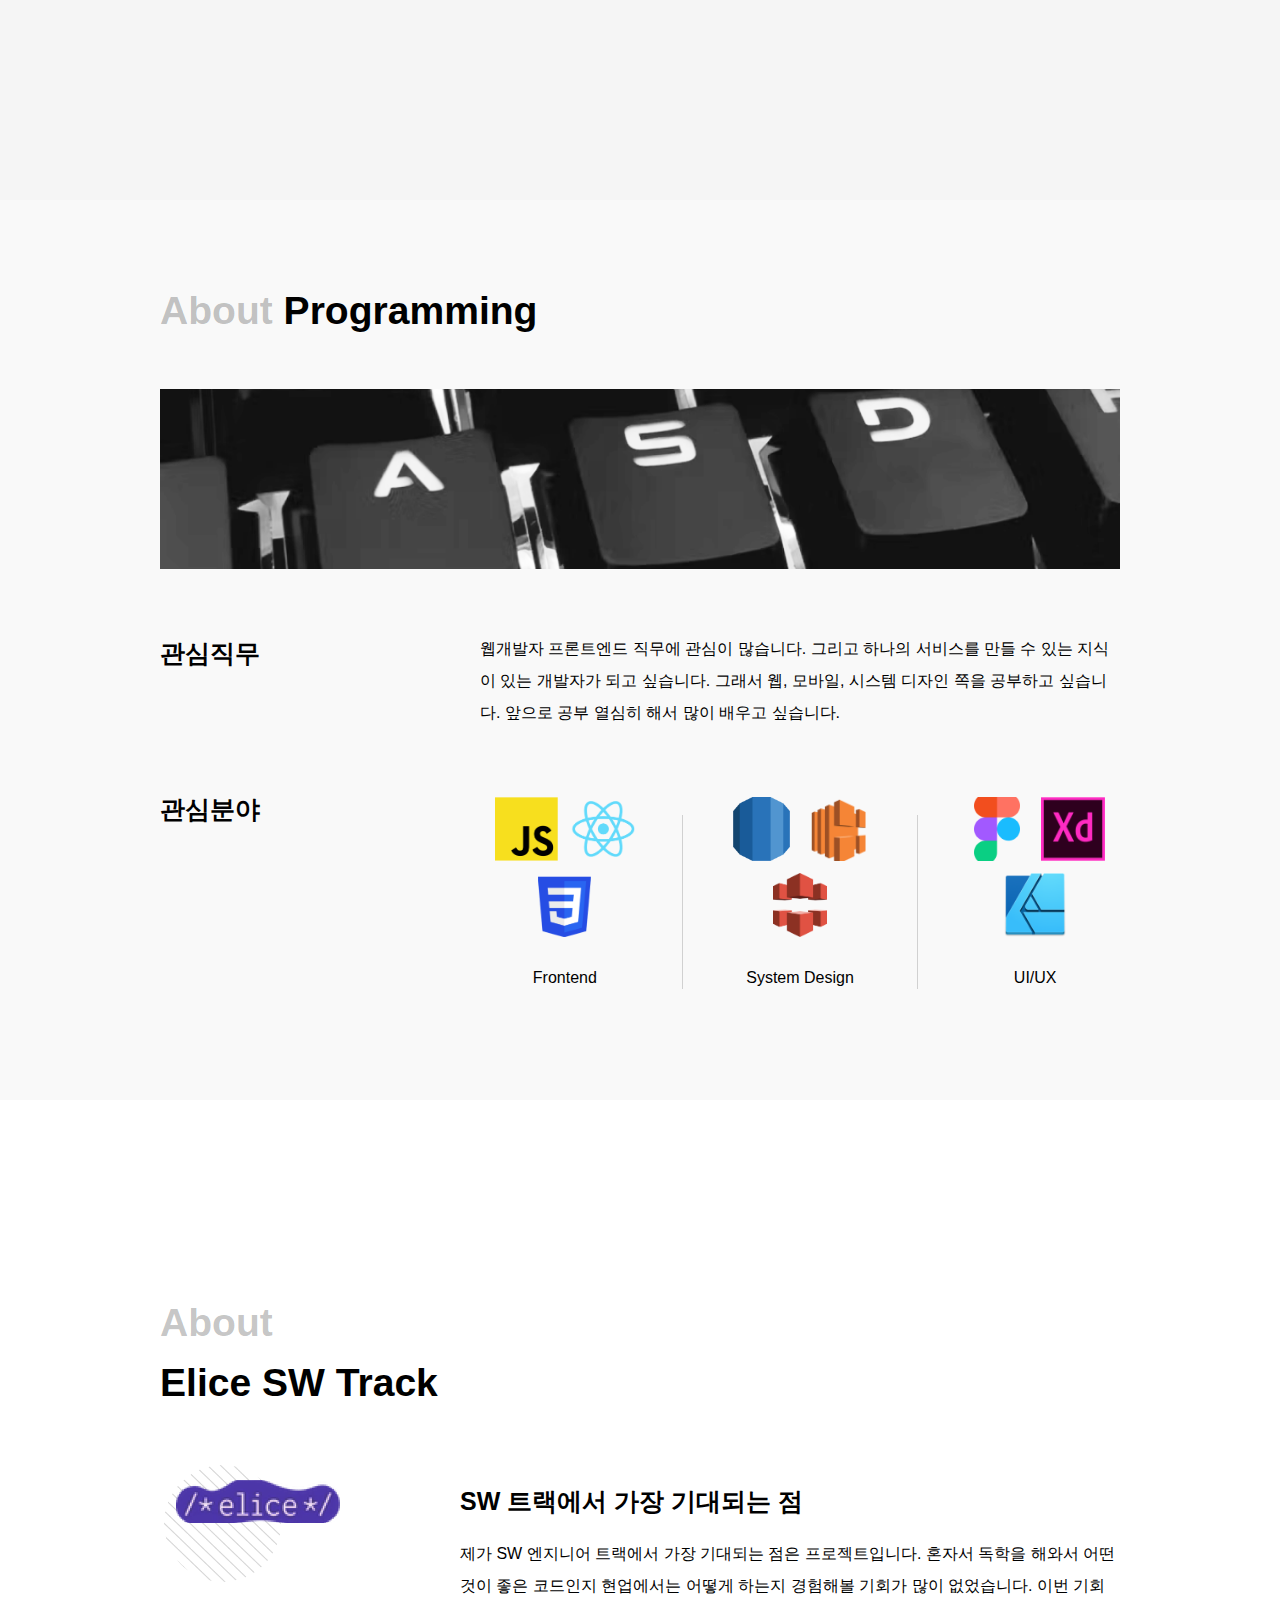
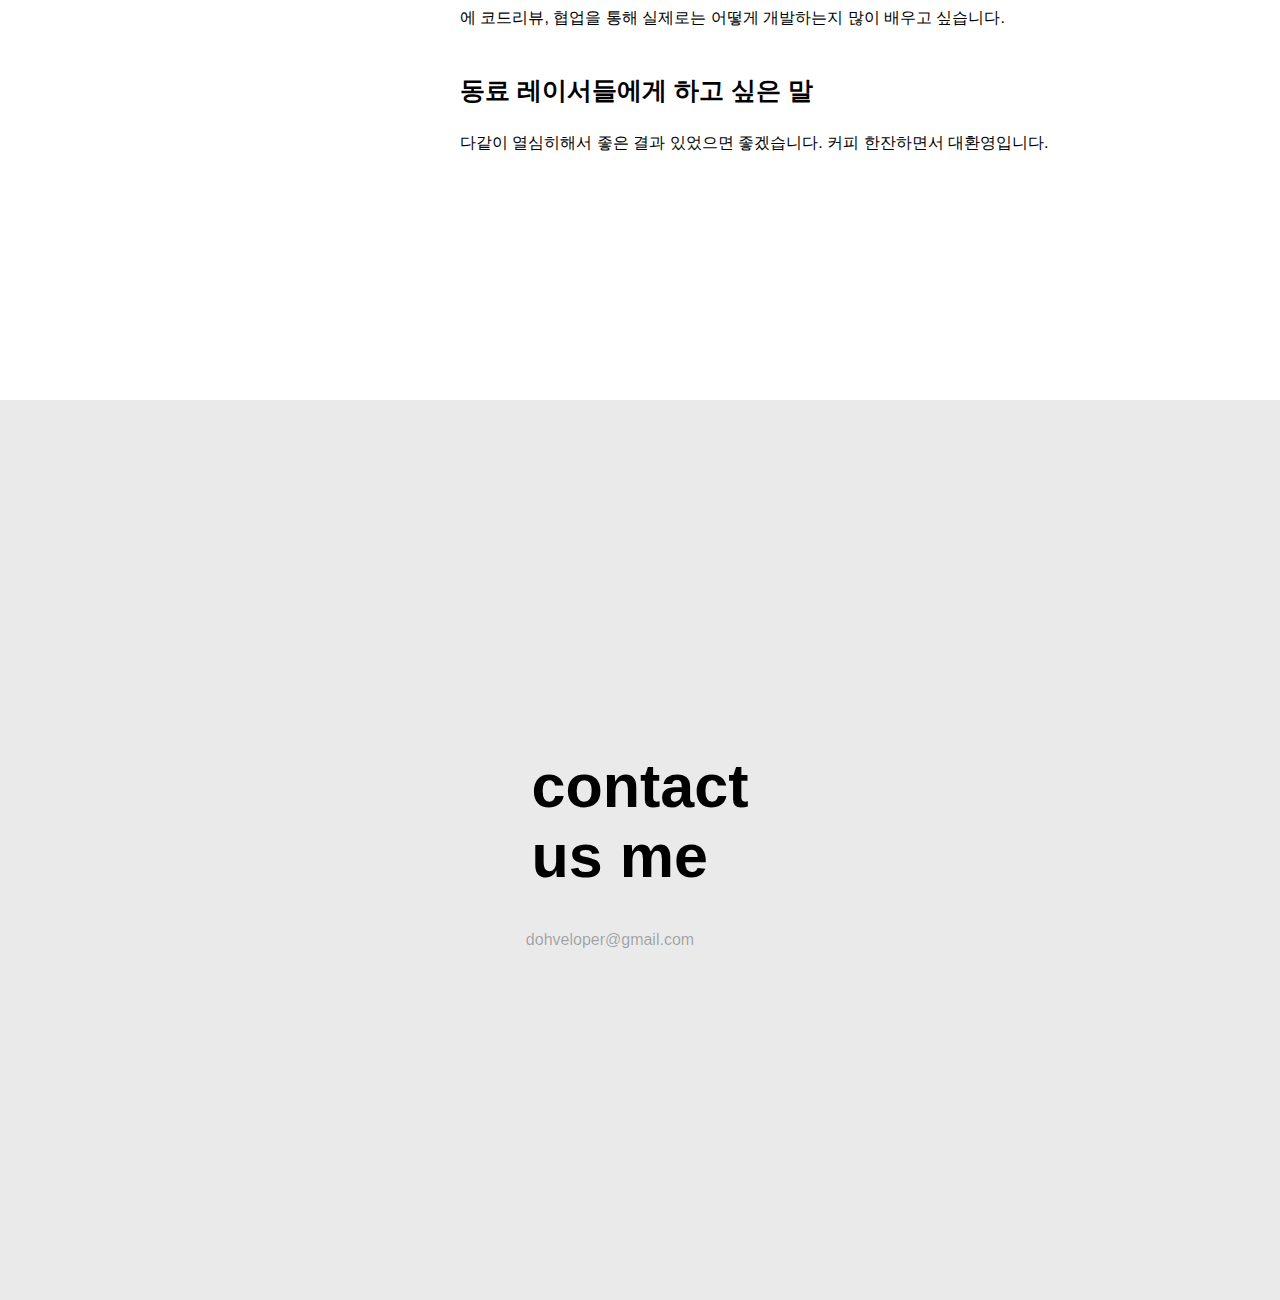
==== commit 6a38b718: "refactor: Refactor the hero section code" ====
--- a/index.html
+++ b/index.html
@@ -24,7 +24,7 @@
 				</nav>
 			</header>
 			<div class="HeroContent SiteContainer">
-				<div class="HeroImageSection test-border">
+				<div class="HeroImageSection">
 					<div class="HeroImageMonitor">
 						<img class="HeroImageMonitor__frame" src="img/monitor_blank.png" alt="monitor" />
 						<img class="HeroImageMonitor__content" src="img/monitor_content.png" alt="monitor content" />
@@ -34,12 +34,12 @@
 						</div>
 					</div>
 				</div>
-				<div class="HeroTextSection test-border">
-					<h2 class="HeroText__headline test-border">
+				<div class="HeroTextSection">
+					<h2 class="HeroText__headline">
 						<p class="HeroText__hi">안녕하세요</p>
 						<p class="HeroText__name">김도영입니다</p>
 					</h2>
-					<p class="HeroText__description test-border">뭔가 만드는걸 좋아해요</p>
+					<p class="HeroText__description">뭔가 만드는걸 좋아해요</p>
 				</div>
 			</div>
 		</section>
--- a/style.css
+++ b/style.css
@@ -1,9 +1,11 @@
 :root {
+
     --color-black-100: rgba(0, 0, 0, 0.16);
     --color-black-200: rgba(0, 0, 0, 0.24);
     --color-black-300: rgba(0, 0, 0, 0.32);
-    --color-black-400: rgba(0, 0, 0, 0.72);
-    --color-black-500: black;
+    --color-black-400: rgba(0, 0, 0, 0.58);
+    --color-black-500: rgba(0, 0, 0, 0.72);
+    --color-black-600: black;
 
     --font-size-s: 1rem;
     --font-size-m: 1.563rem;
@@ -79,6 +81,7 @@
 
 .SiteHeader__logo {
     padding: 32px 16px;
+    font-size: 24px;
 
 }
 
@@ -93,8 +96,9 @@
 
 .SiteHeaderNavItem>a {
     font-family: 'Inter', sans-serif;
-    font-weight: 600;
-    color: var(--color-black-100);
+    font-weight: 500;
+    color: var(--color-black-300);
+    letter-spacing: 1px;
     font-size: 16px;
 }
 
@@ -144,28 +148,26 @@
 }
 
 .HeroImageSection {
-    flex: 1;
-    height: 100%;
+    flex: 8;
+    height: 100%;
+    display: flex;
+    flex-direction: column;
+    justify-content: center;
 }
 
 .HeroImageMonitor {
-    position: relative;
-    height: 100%;
+    margin-left: -120px;
 }
 
 .HeroImageMonitor__frame {
-    width: 300px;
+    width: 480px;
     z-index: 2;
-    position: absolute;
-    top: 15%;
 }
 
 .HeroImageMonitor__content {
-    position: absolute;
     width: 240px;
     z-index: 1;
-    top: 20%;
-    left: 12%;
+    display: none;
 }
 
 .HeroImageMonitorText {
@@ -177,13 +179,12 @@
 }
 
 .HeroTextSection {
-    flex: 2;
+    flex: 7;
     margin-left: 80px;
     height: 100%;
     display: flex;
     flex-direction: column;
     justify-content: center;
-
 }
 
 .HeroText__headline {
@@ -191,14 +192,15 @@
 }
 
 .HeroText__hi {
-    color: var(--color-black-200);
+    color: var(--color-black-300);
     margin-bottom: 16px;
 }
 
 .HeroText__description {
     margin-top: 32px;
     font-size: var(--font-size-m);
-    color: var(--color-black-300);
+    font-weight: 400;
+    color: var(--color-black-600);
     margin-bottom: 80px;
 }
 
@@ -309,21 +311,9 @@
 .ProgrammingInterestItem__label {
     margin: 24px 0;
     font-weight: 400;
-    color: var(--color-black-500);
-}
-
-
-.contact {
-    background-color: blueviolet;
-}
-
-.temp {
-    display: flex;
-    align-items: center;
-    justify-content: center;
-    font-weight: bold;
-    font-size: 48px;
-}
+    color: var(--color-black-600);
+}
+
 
 /* Swtrack Section */
 .Swtrack {
@@ -376,6 +366,7 @@
     flex-direction: column;
     align-items: center;
     justify-content: center;
+    background-color: #EAEAEA;
 }
 
 .ContactHeader {
@@ -385,7 +376,8 @@
 
 .Contact__email {
     margin-top: 40px;
-    font-size: var(--font-size-m);
+    font-size: var(--font-size-s);
     font-weight: 400;
-    color: var(--color-black-300)
+    color: var(--color-black-300);
+    margin-left: -60px;
 }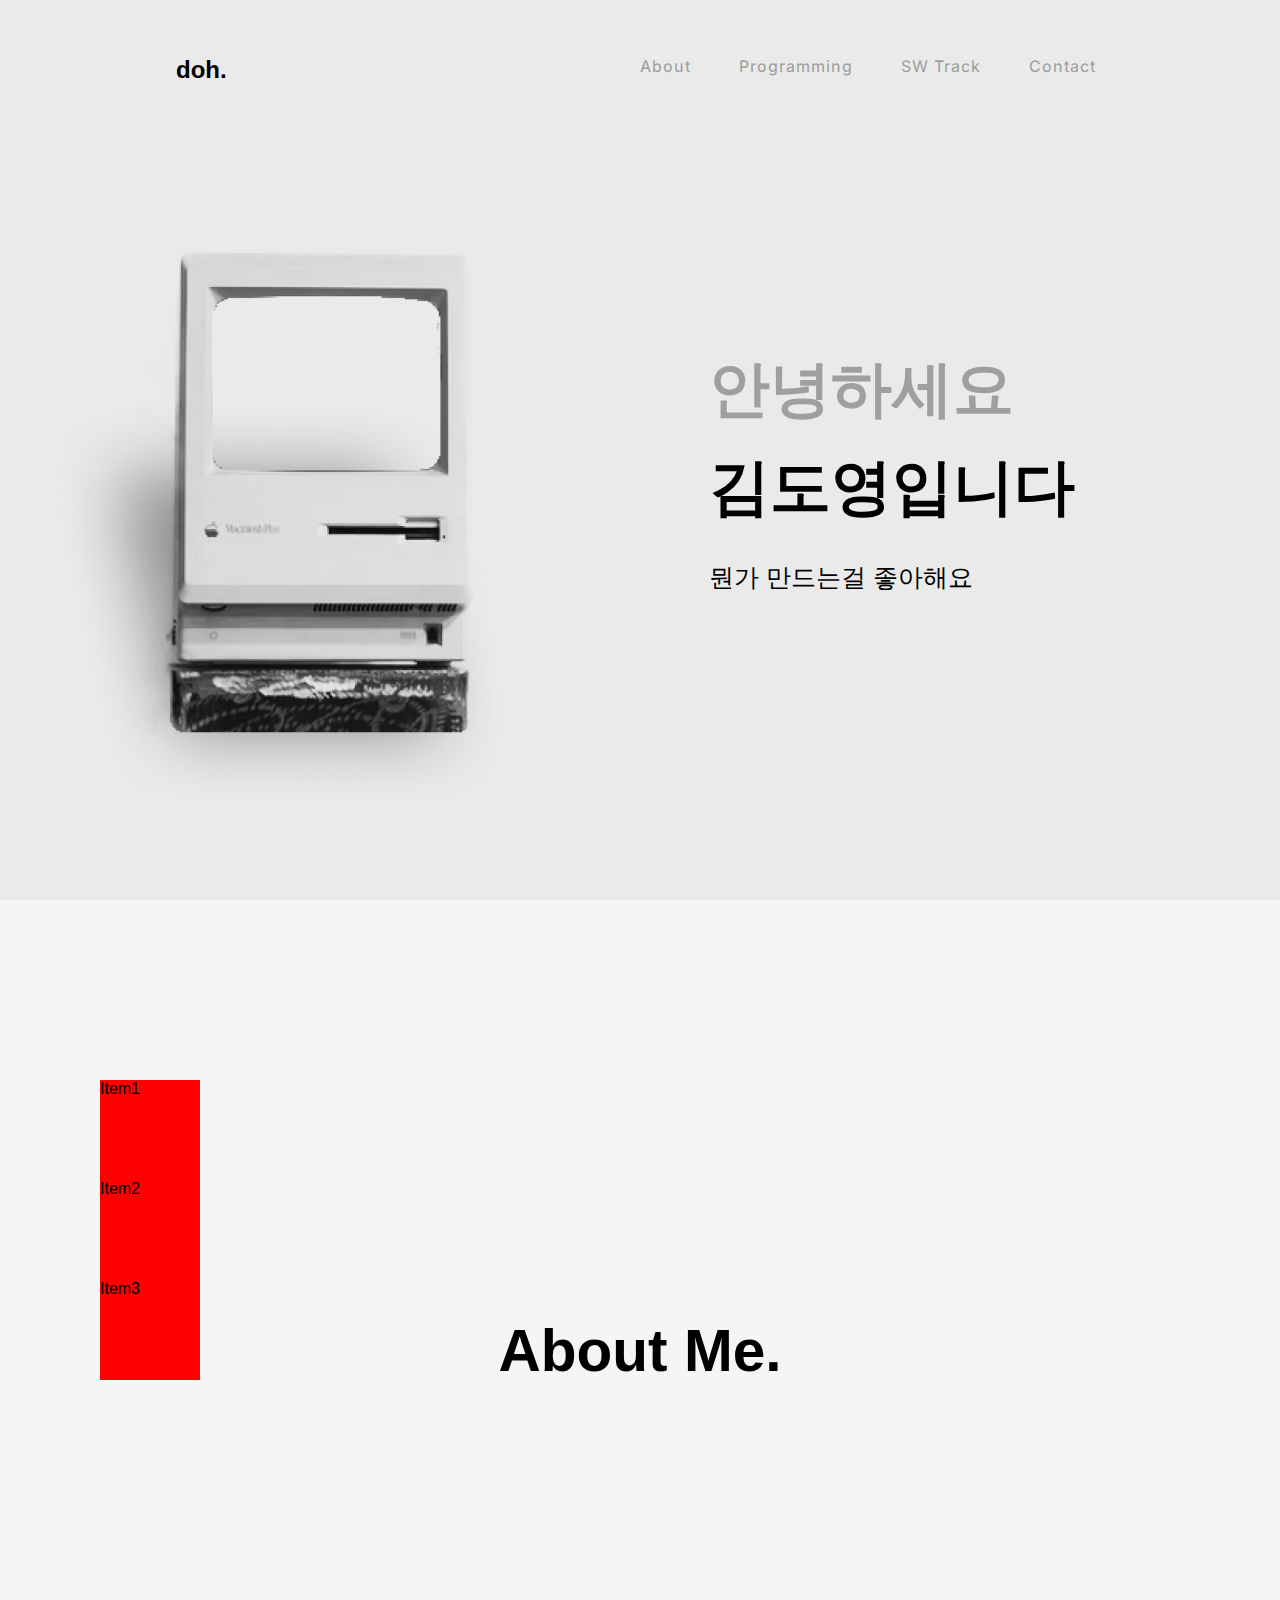
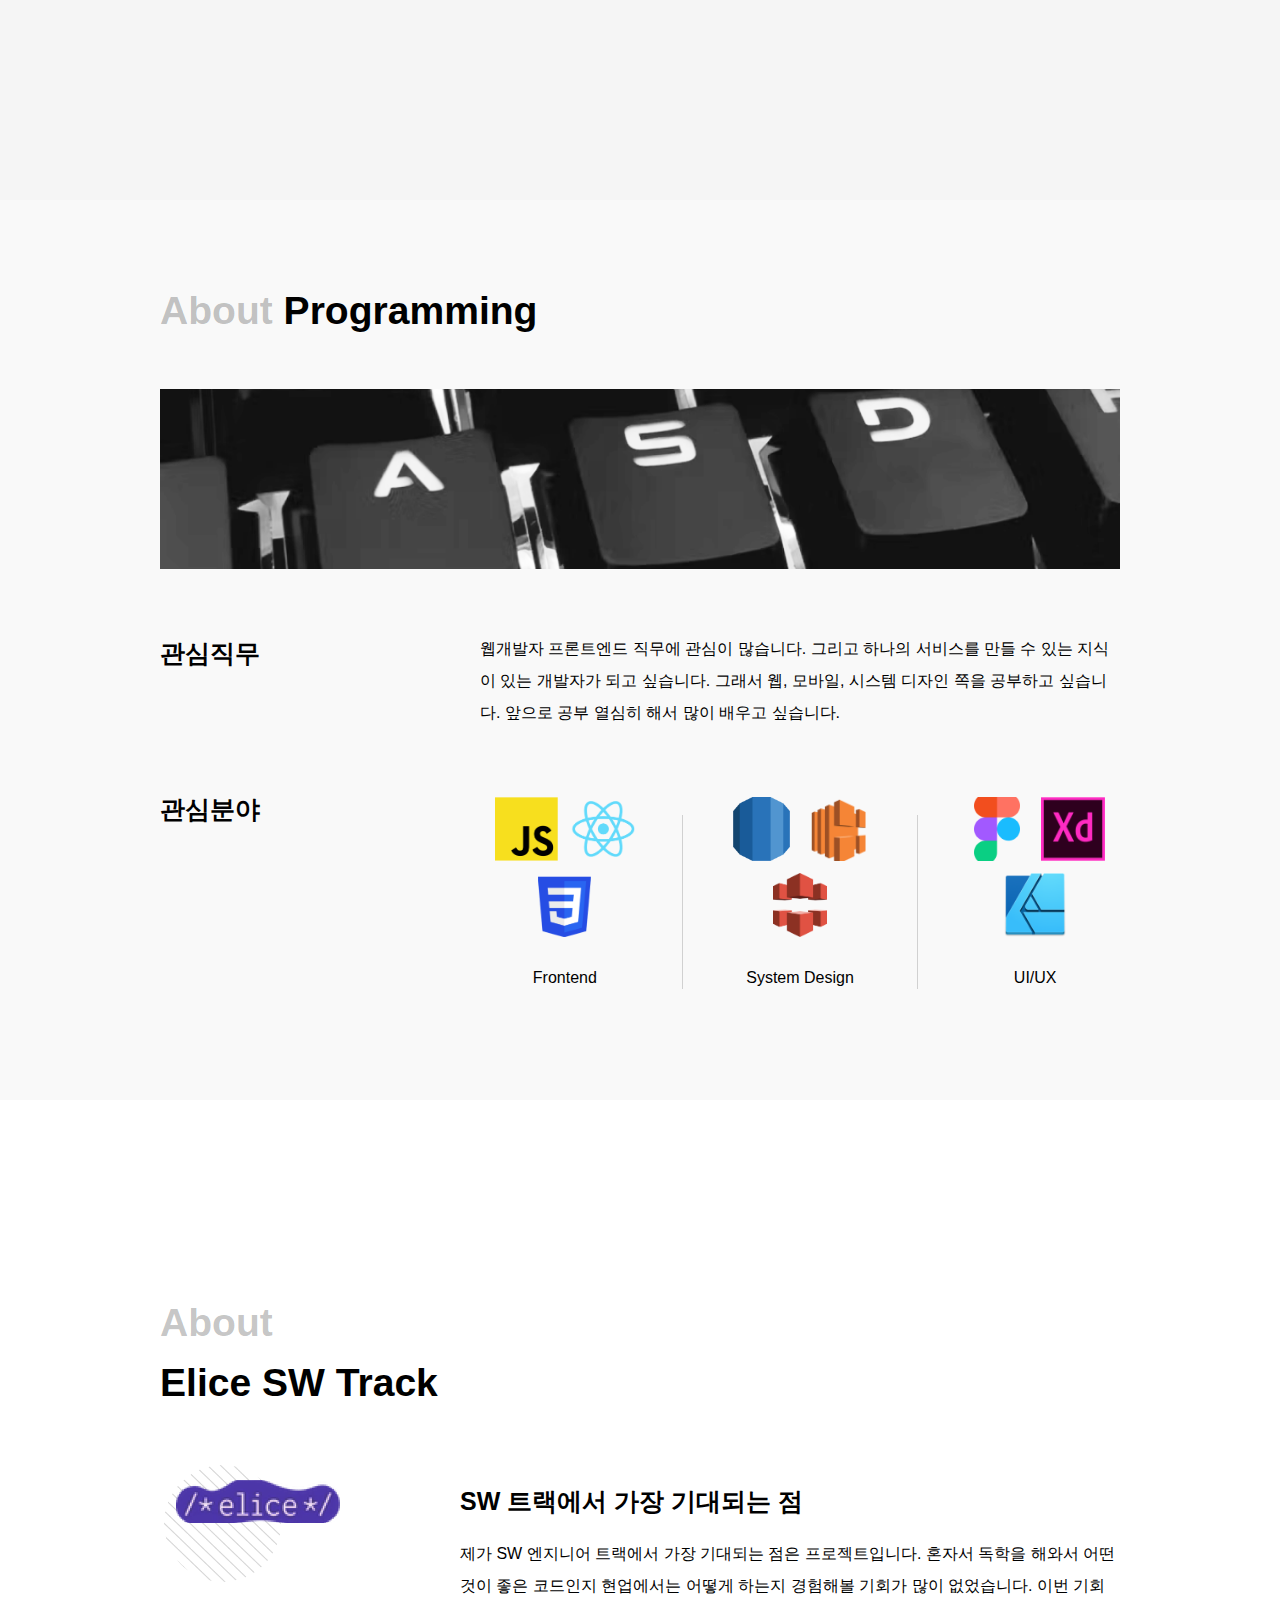
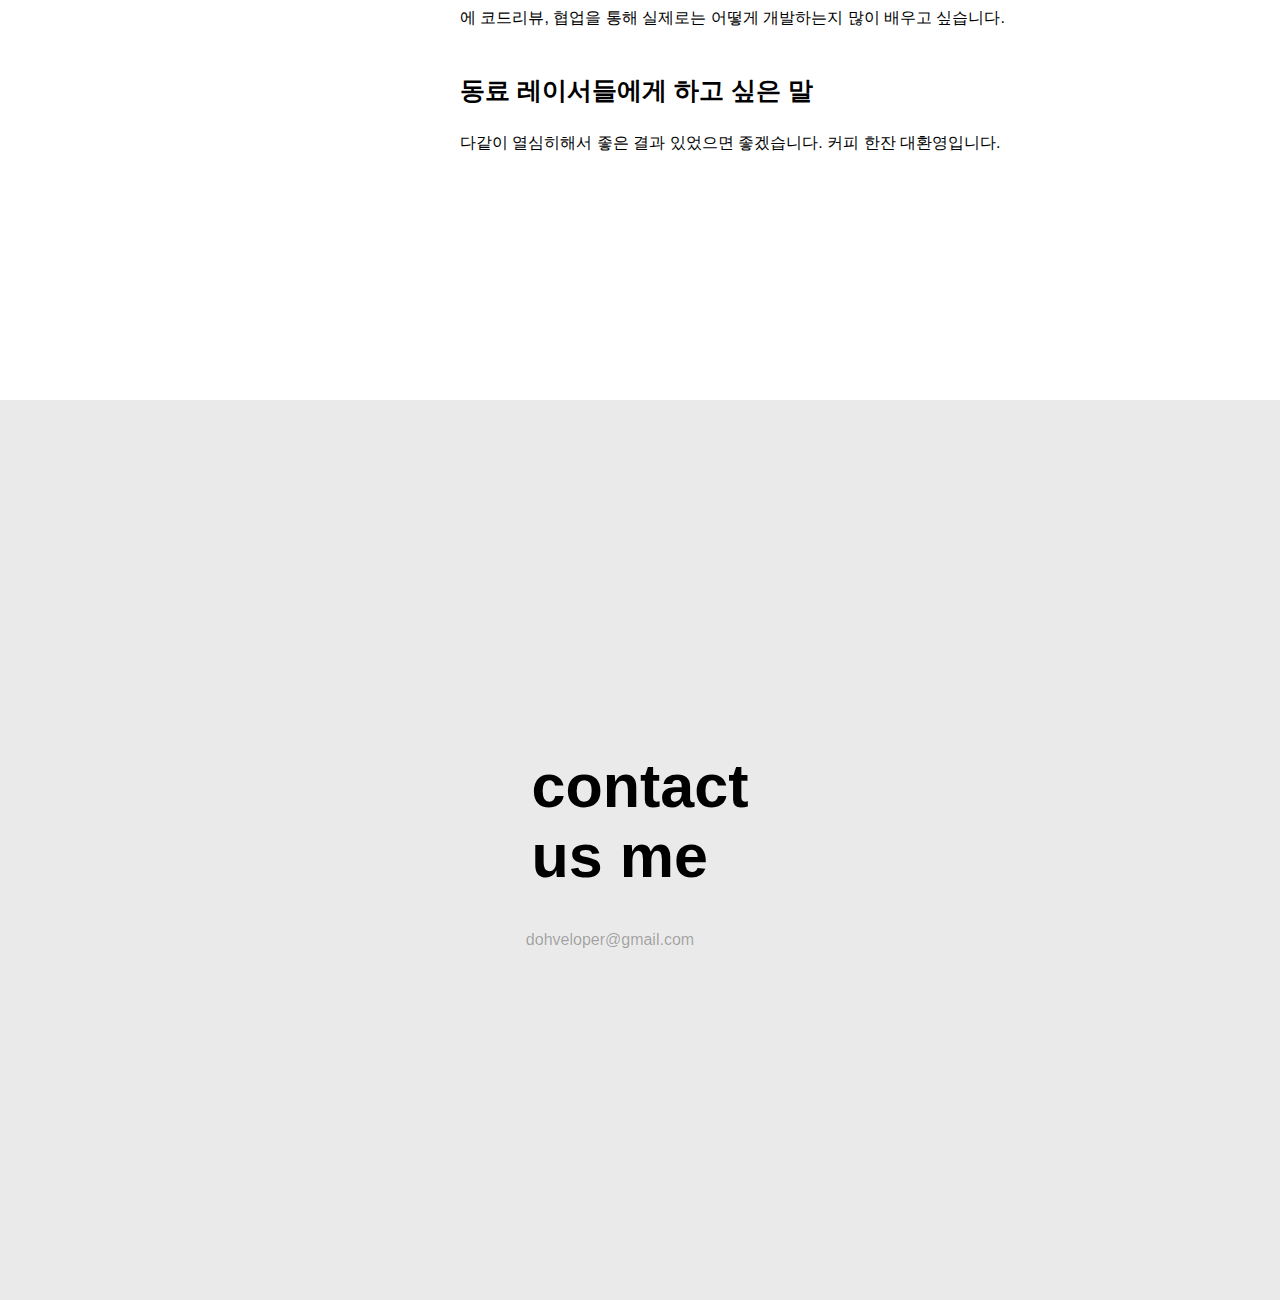
==== commit 715d3f88: "style: Fix minor typo" ====
--- a/index.html
+++ b/index.html
@@ -117,7 +117,7 @@
 						</div>
 						<div class="SwtrackTextItem">
 							<h3 class="SiteSection__label">동료 레이서들에게 하고 싶은 말</h3>
-							<p class="SiteSection__text">다같이 열심히해서 좋은 결과 있었으면 좋겠습니다. 커피 한잔하면서 대환영입니다.</p>
+							<p class="SiteSection__text">다같이 열심히해서 좋은 결과 있었으면 좋겠습니다. 커피 한잔 대환영입니다.</p>
 						</div>
 					</div>
 				</div>
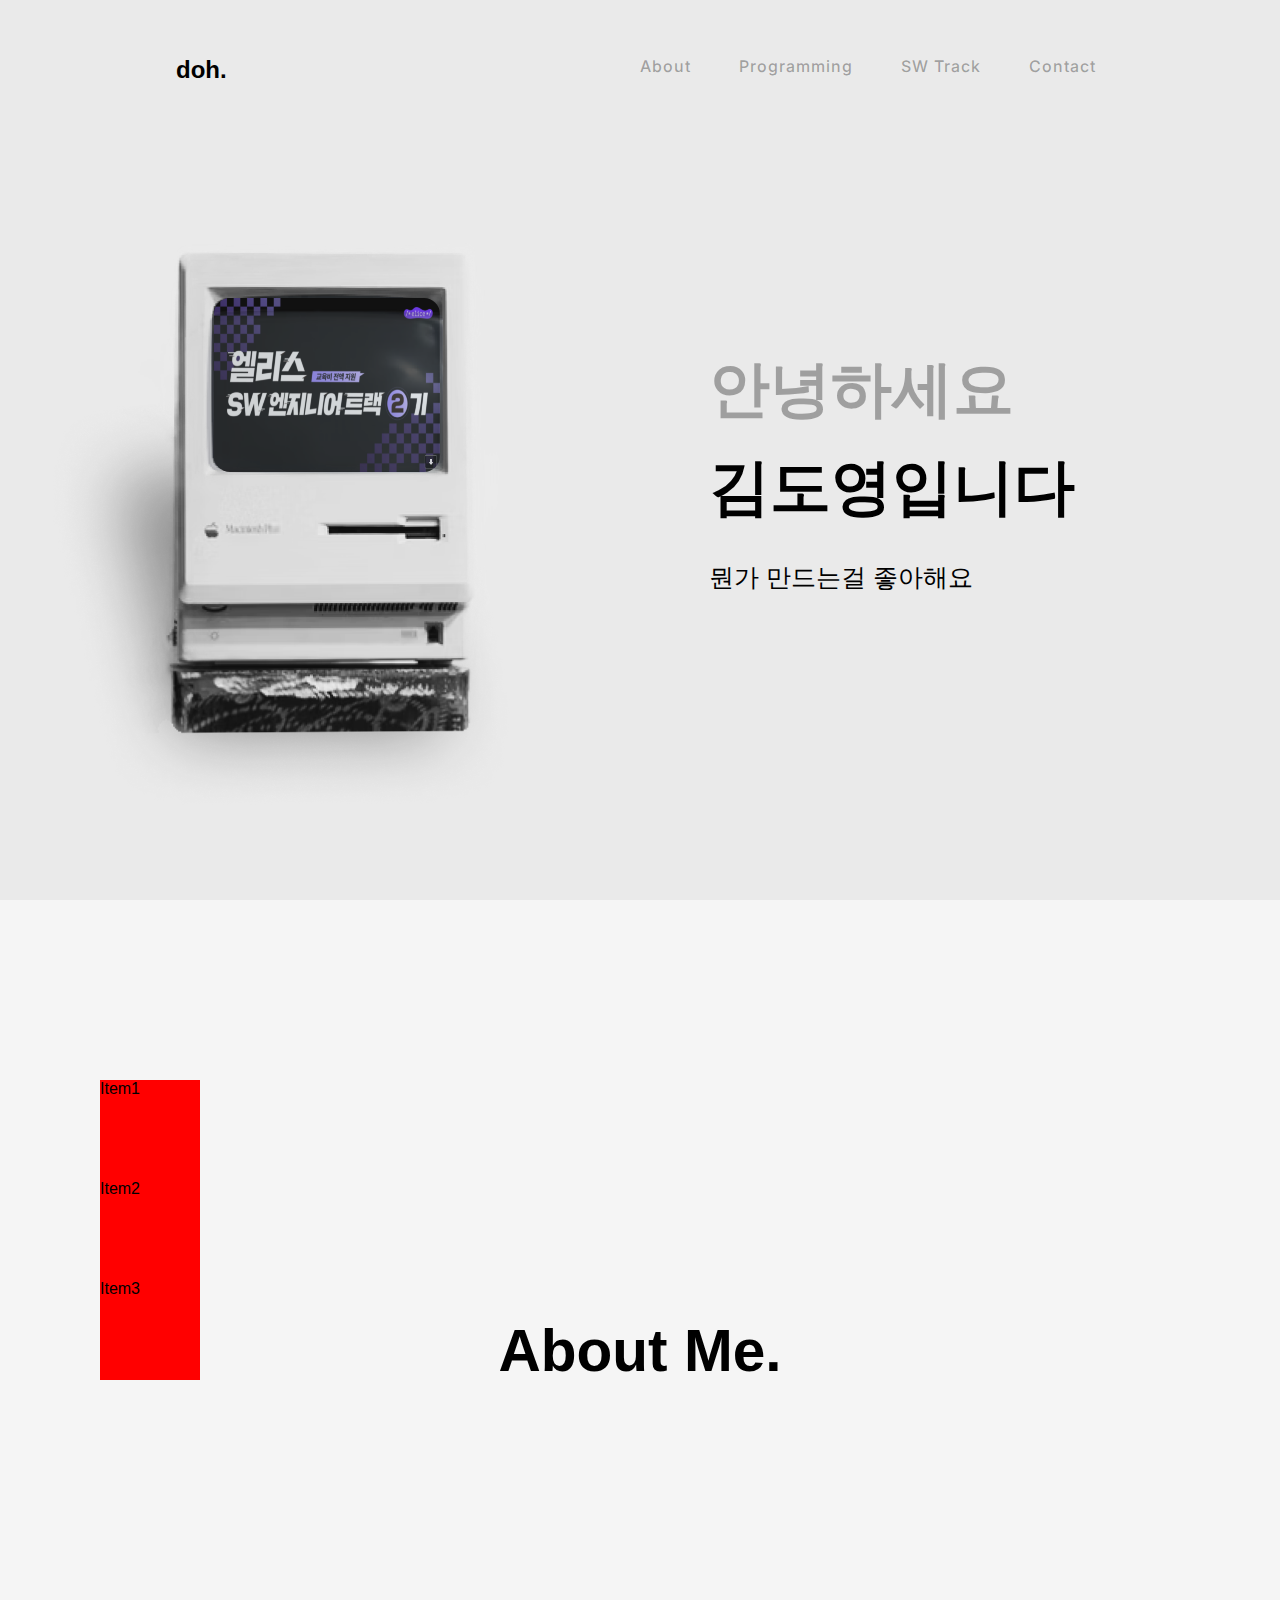
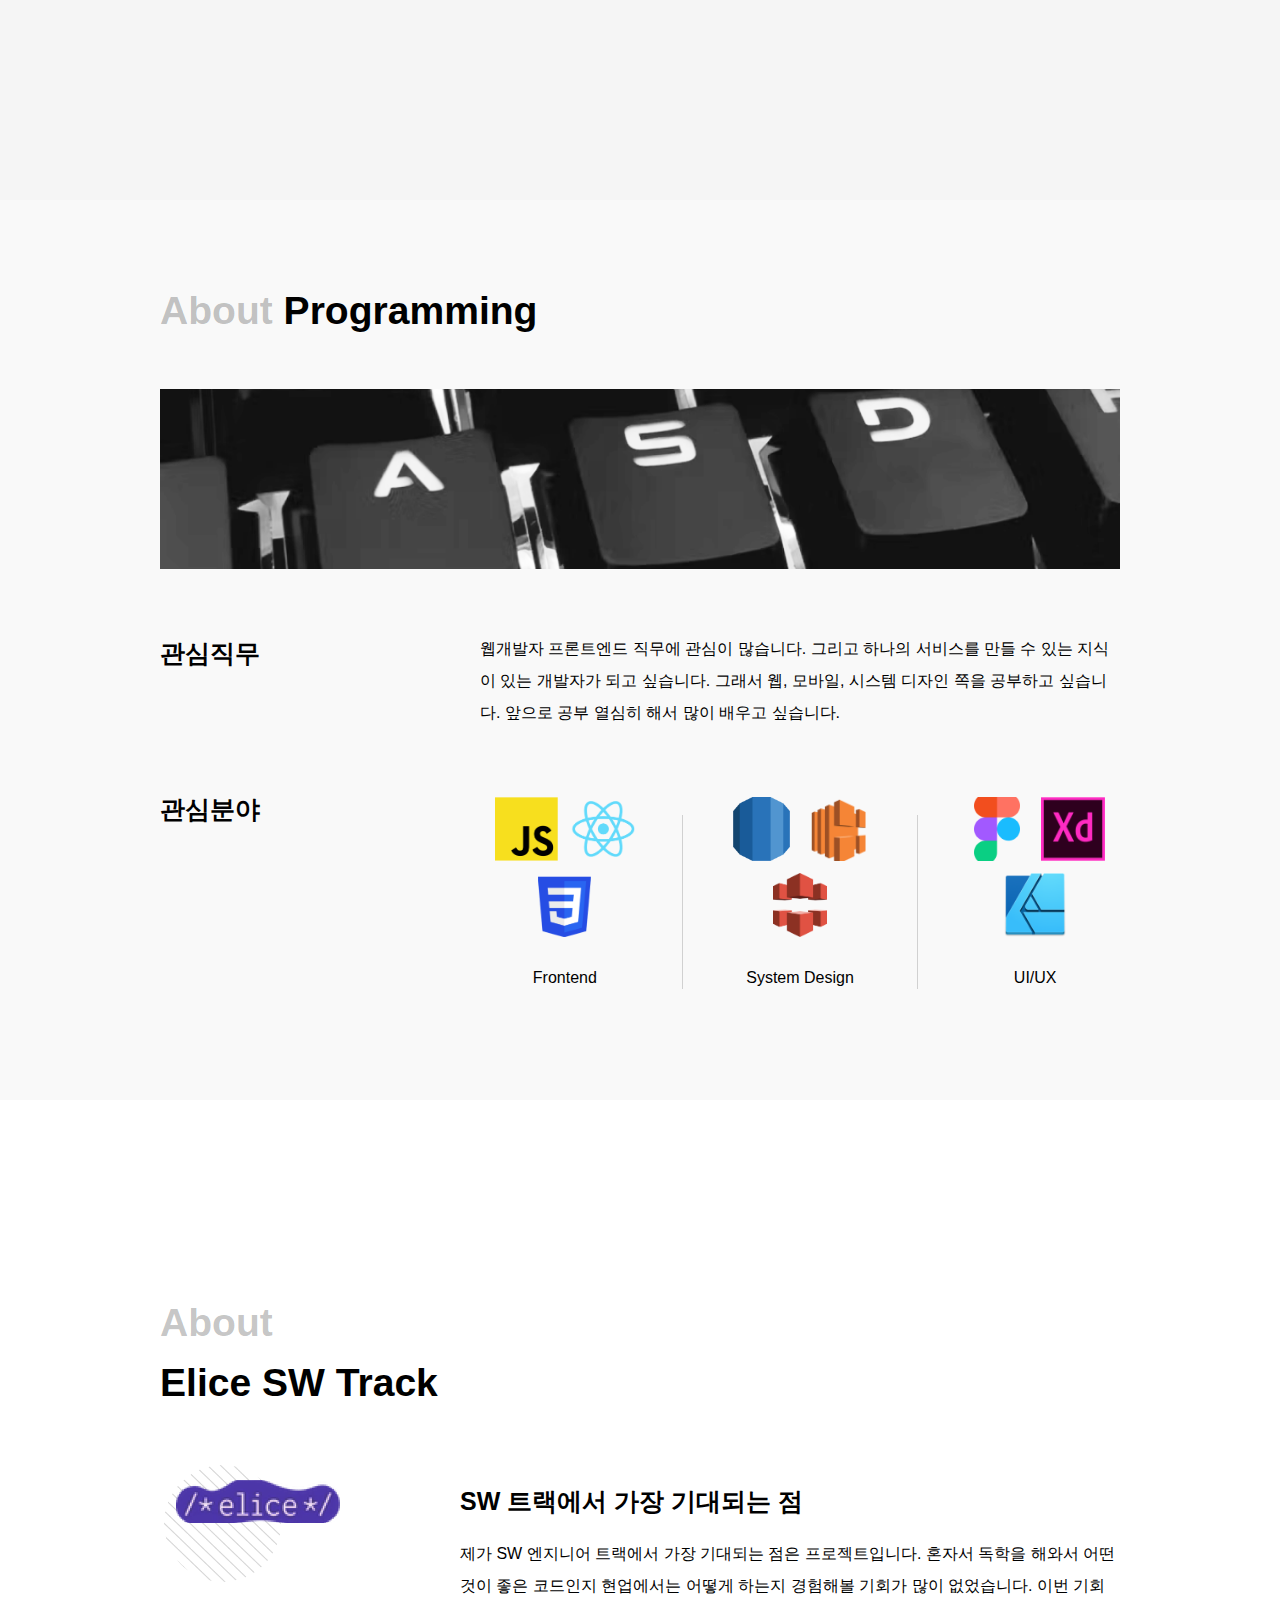
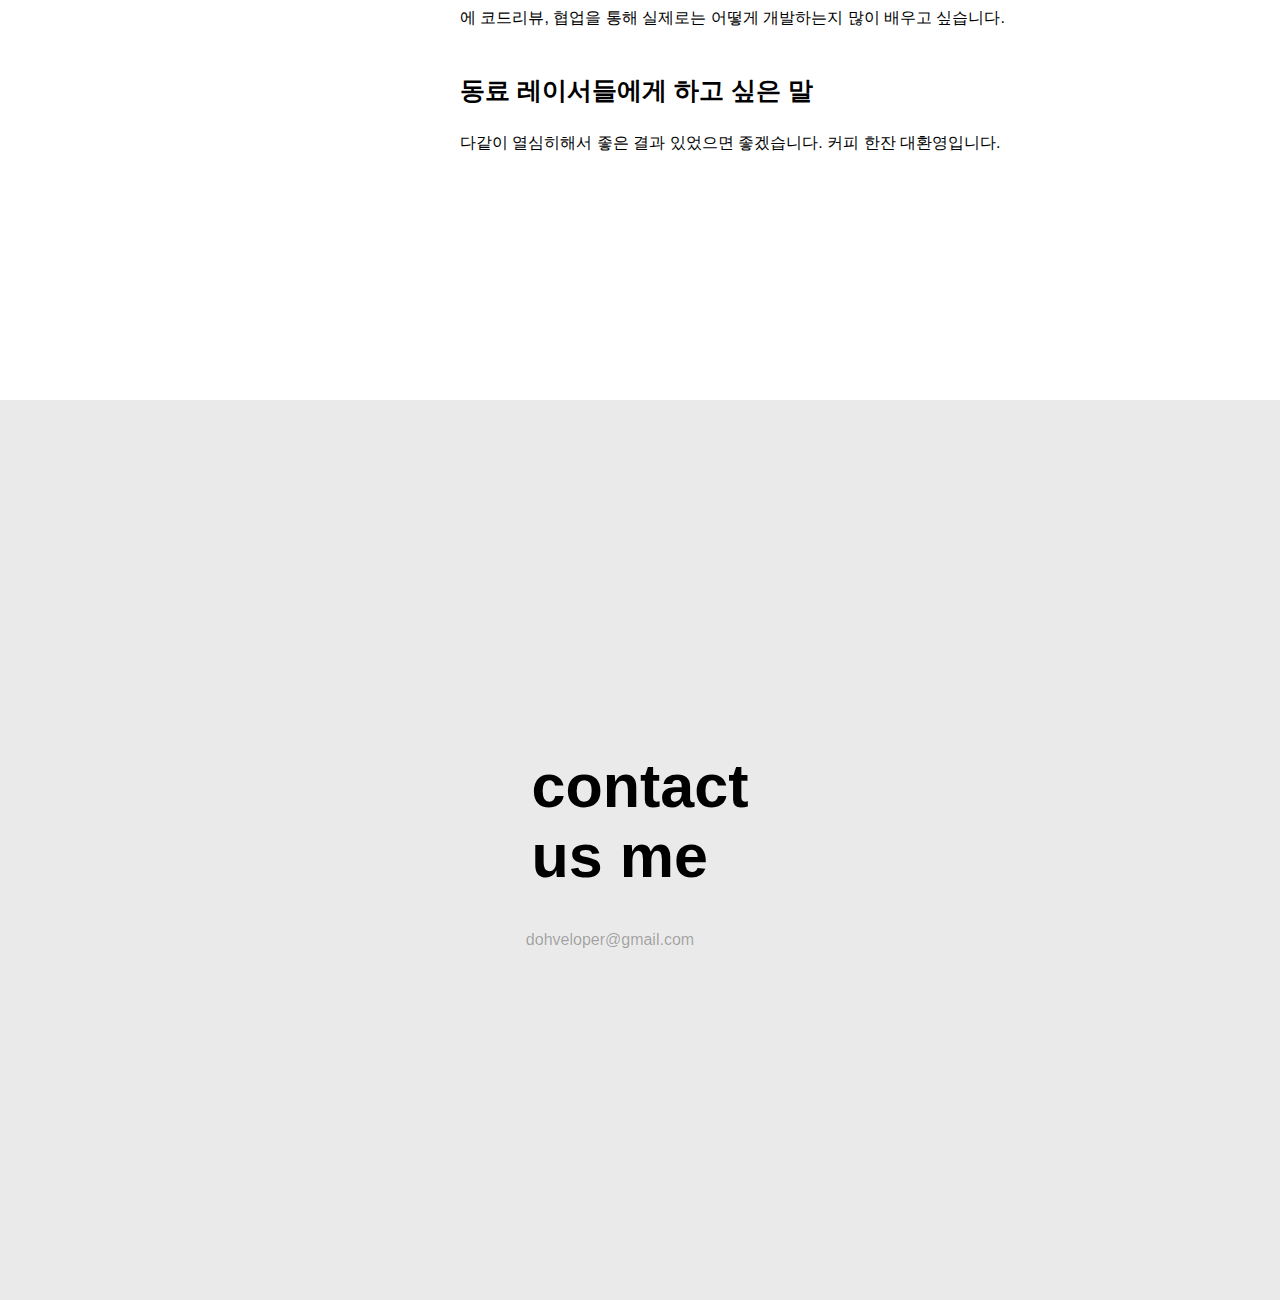
==== commit a4578ba3: "feat: Add a screen dynamically on Hero Section" ====
--- a/index.html
+++ b/index.html
@@ -26,8 +26,7 @@
 			<div class="HeroContent SiteContainer">
 				<div class="HeroImageSection">
 					<div class="HeroImageMonitor">
-						<img class="HeroImageMonitor__frame" src="img/monitor_blank.png" alt="monitor" />
-						<img class="HeroImageMonitor__content" src="img/monitor_content.png" alt="monitor content" />
+						<img class="HeroImageMonitor__frame" src="img/monitor.png" alt="monitor" />
 						<div class="HeroImageMonitorText">
 							<h3>AWS Hackathon</h3>
 							<p>AWS 해커톤에 참가했다. 재밌었다.</p>
--- a/style.css
+++ b/style.css
@@ -161,13 +161,15 @@
 
 .HeroImageMonitor__frame {
     width: 480px;
-    z-index: 2;
+    z-index: 1;
+    position: relative;
+    transform: rotate(359.6deg);
+
 }
 
 .HeroImageMonitor__content {
     width: 240px;
-    z-index: 1;
-    display: none;
+    z-index: 2;
 }
 
 .HeroImageMonitorText {
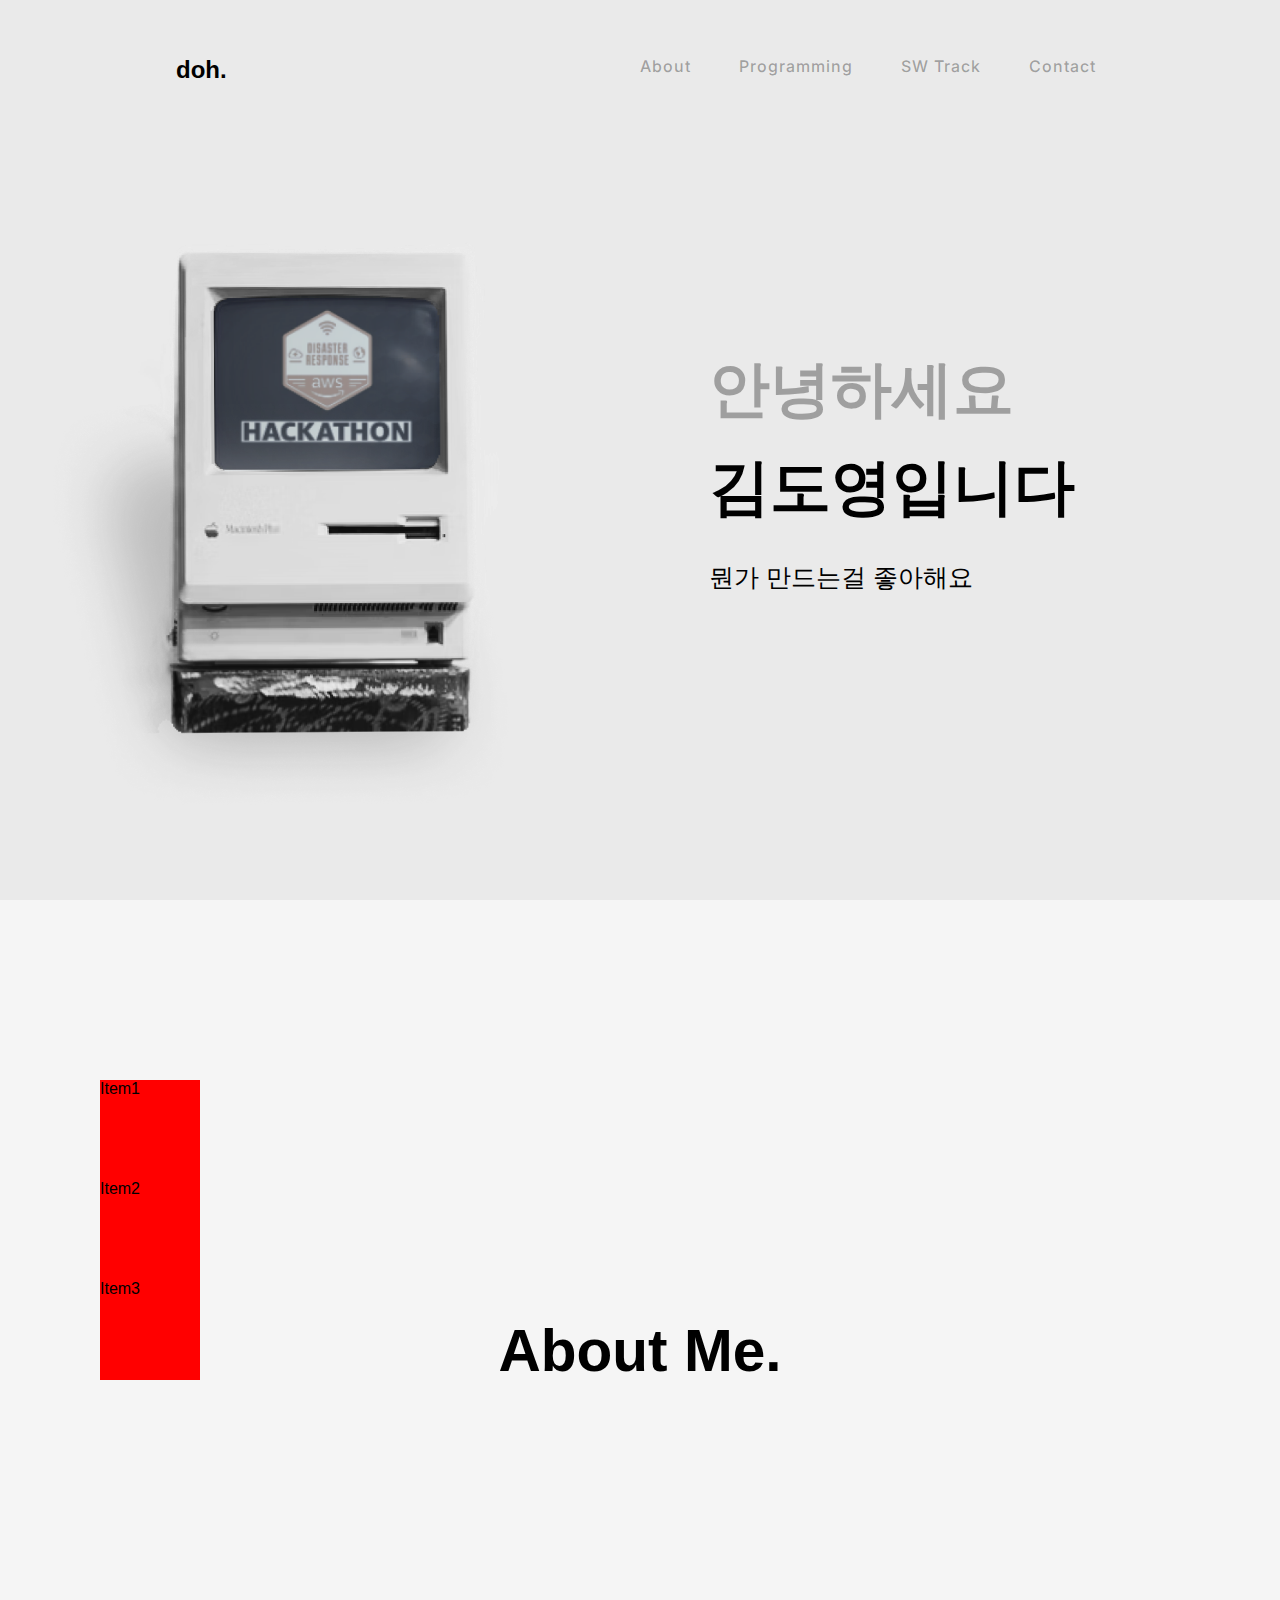
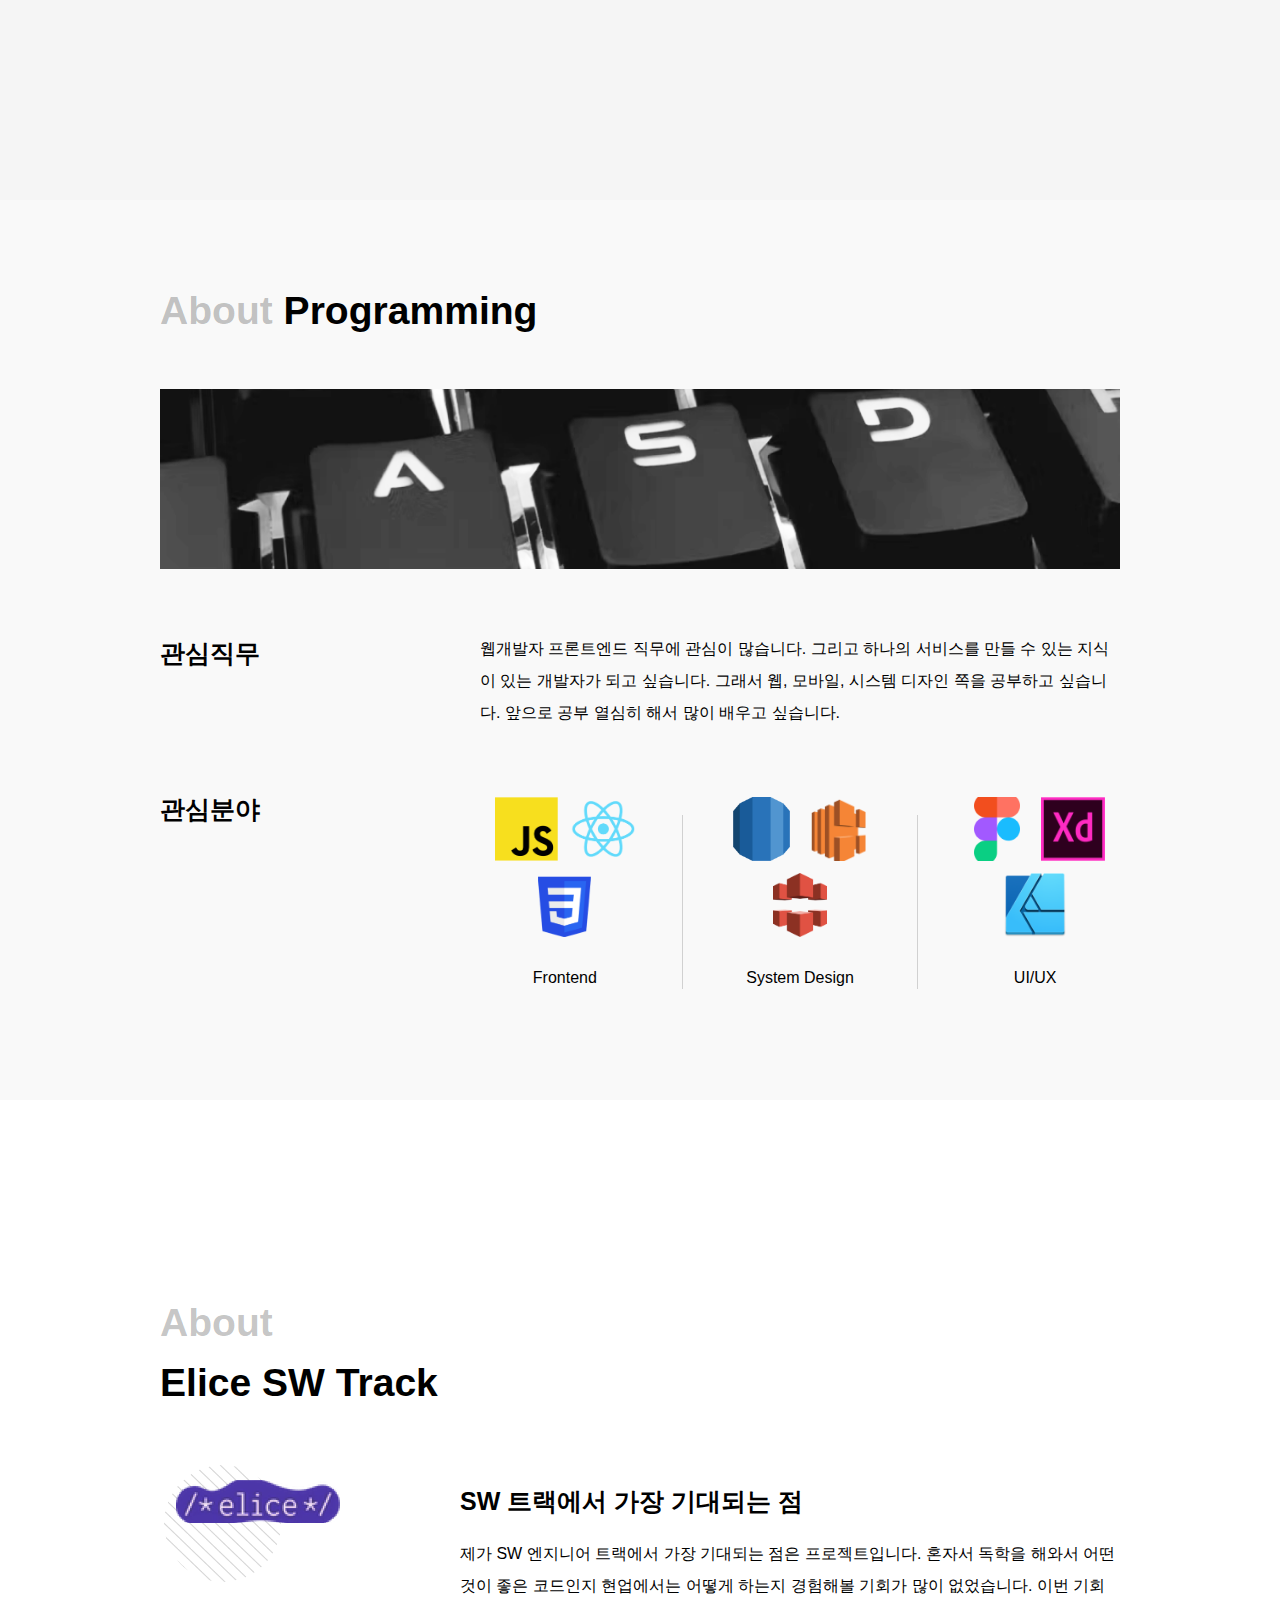
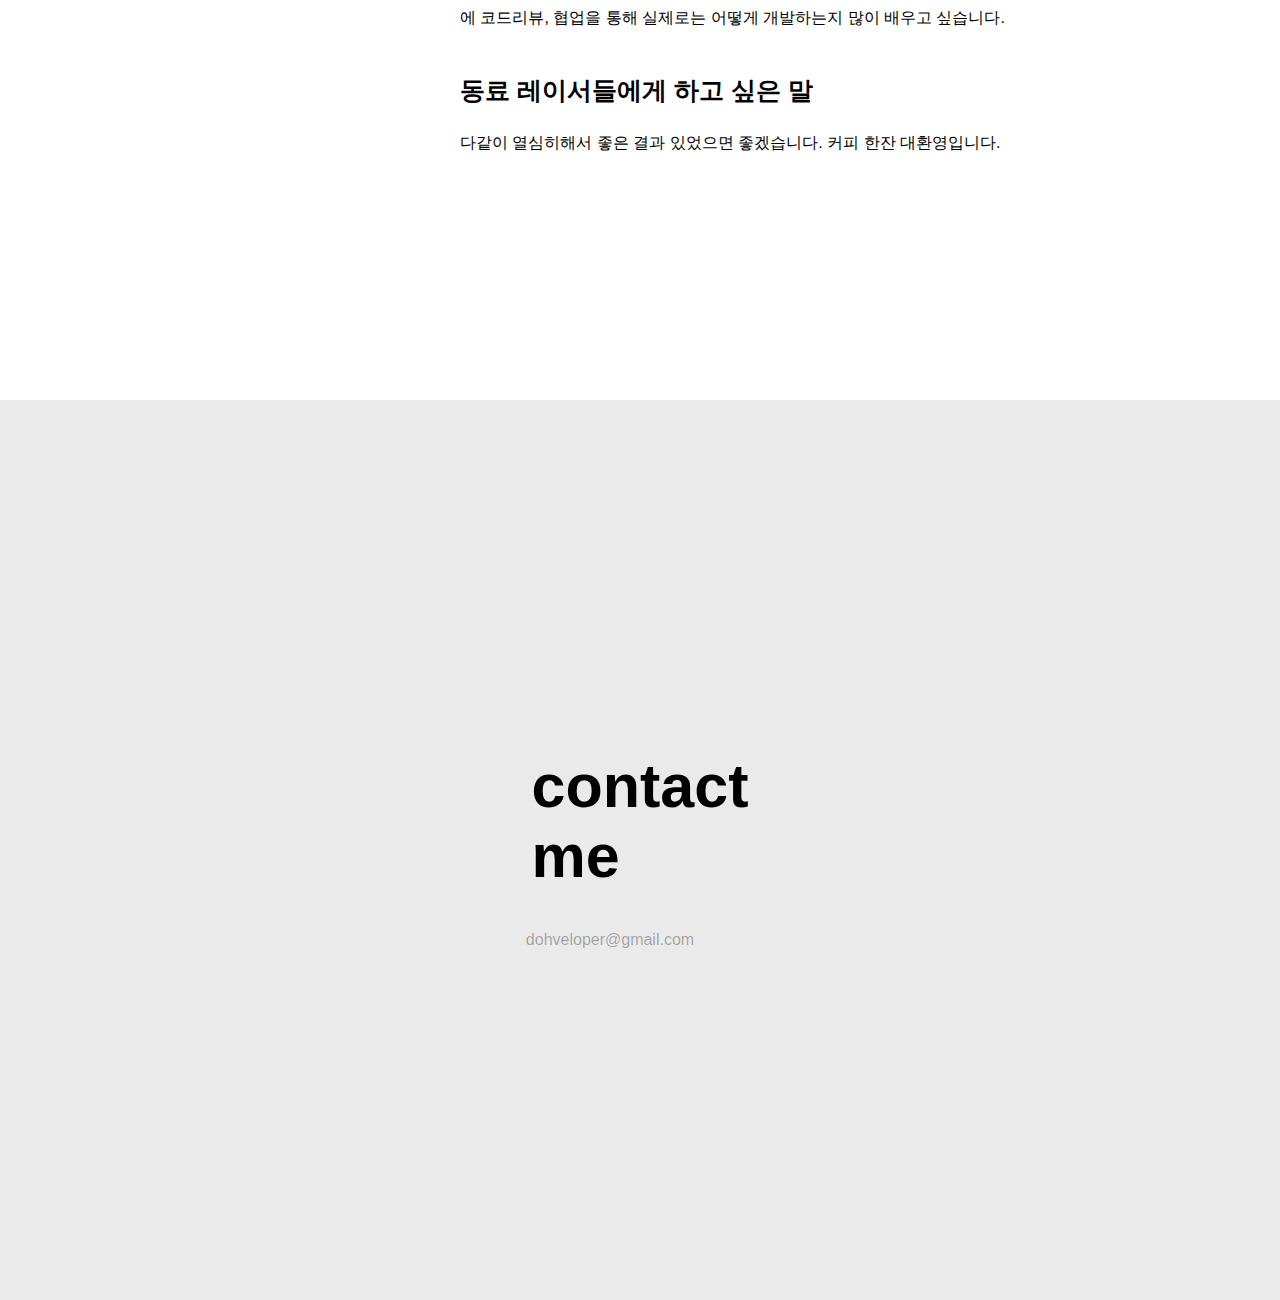
==== commit d17d285d: "fix: temporary fix for submission" ====
--- a/index.html
+++ b/index.html
@@ -123,7 +123,7 @@
 			</div>
 		</section>
 		<section class="Contact SiteSection">
-			<h2 class="ContactHeader">contact <br />us me</h2>
+			<h2 class="ContactHeader">contact <br />me</h2>
 			<div class="Contact__email">dohveloper@gmail.com</div>
 		</section>
 		<footer></footer>
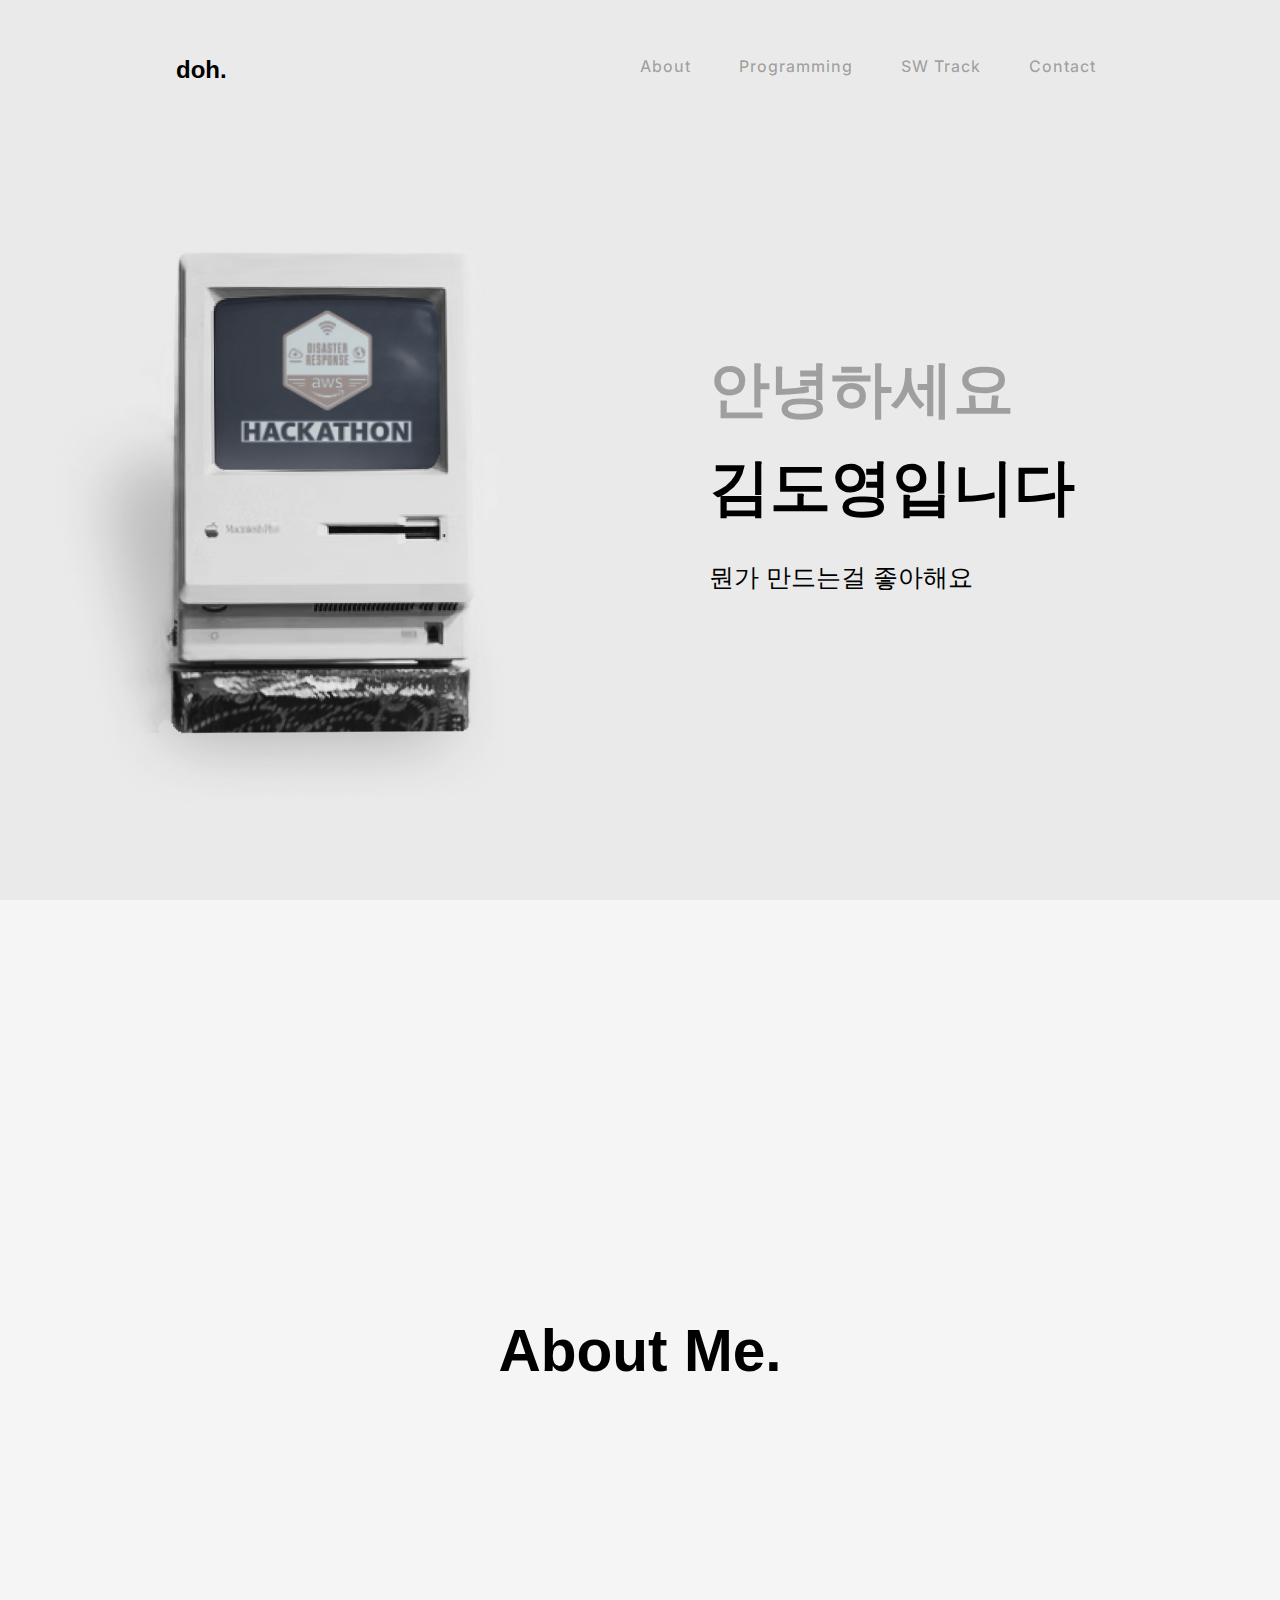
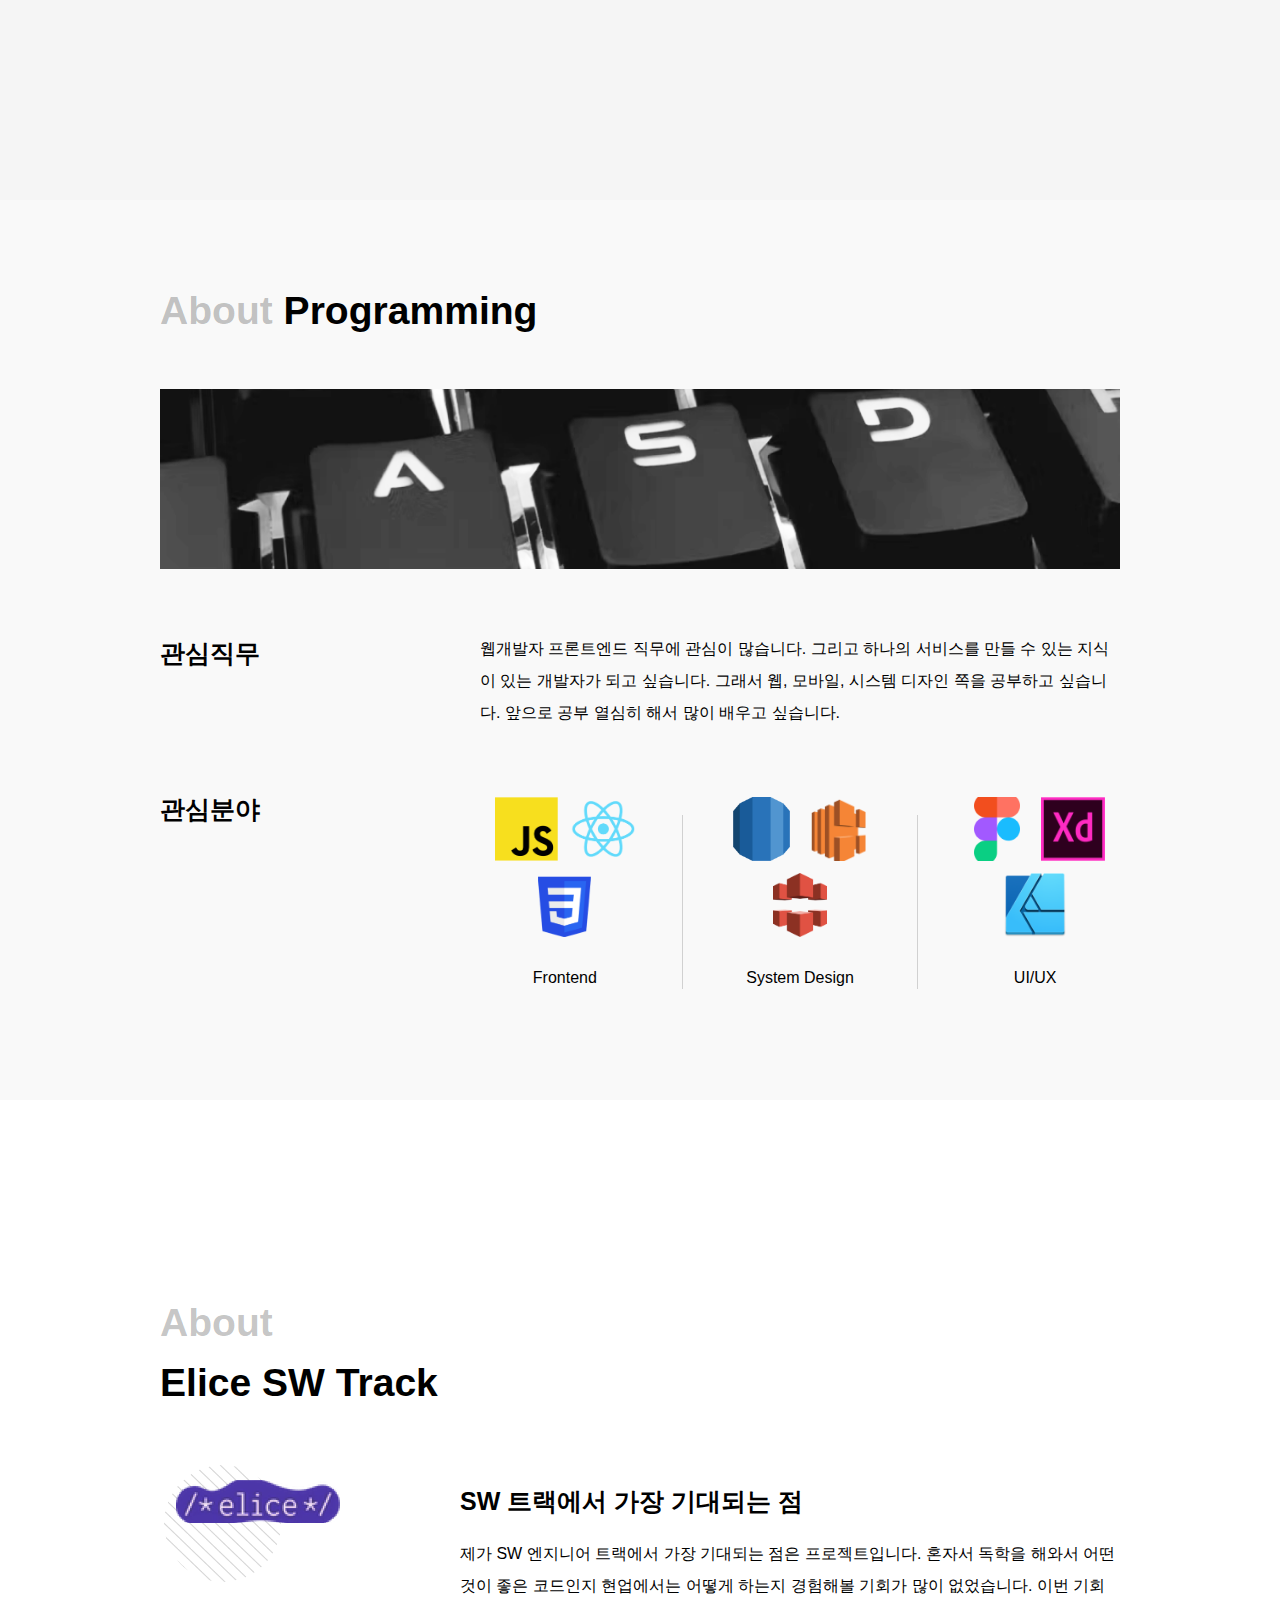
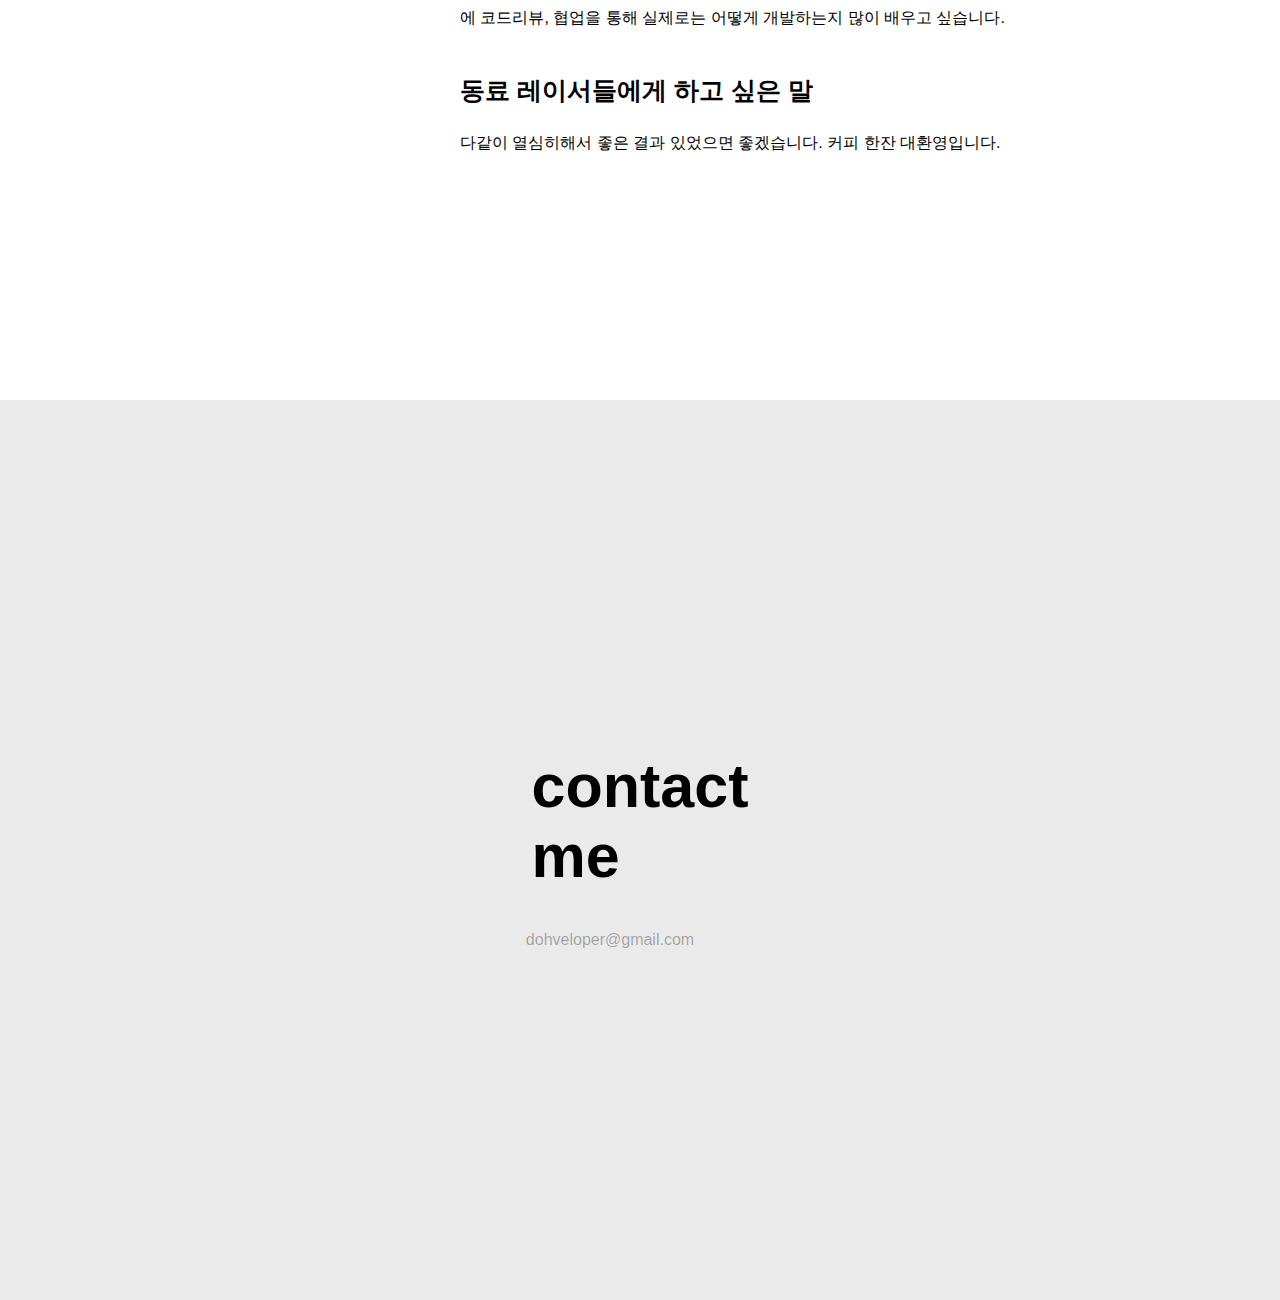
==== commit 5748a1f9: "fix: Temporary fix for submission" ====
--- a/index.html
+++ b/index.html
@@ -45,11 +45,13 @@
 		<section class="About SiteSection">
 			<div class="AboutHeader"><h2>About Me.</h2></div>
 			<div class="AboutContent">
+				<!--
 				<ul class="AboutContent__list">
 					<li class="AboutContentListItem">Item1</li>
 					<li class="AboutContentListItem">Item2</li>
 					<li class="AboutContentListItem">Item3</li>
 				</ul>
+                -->
 			</div>
 		</section>
 		<div></div>
